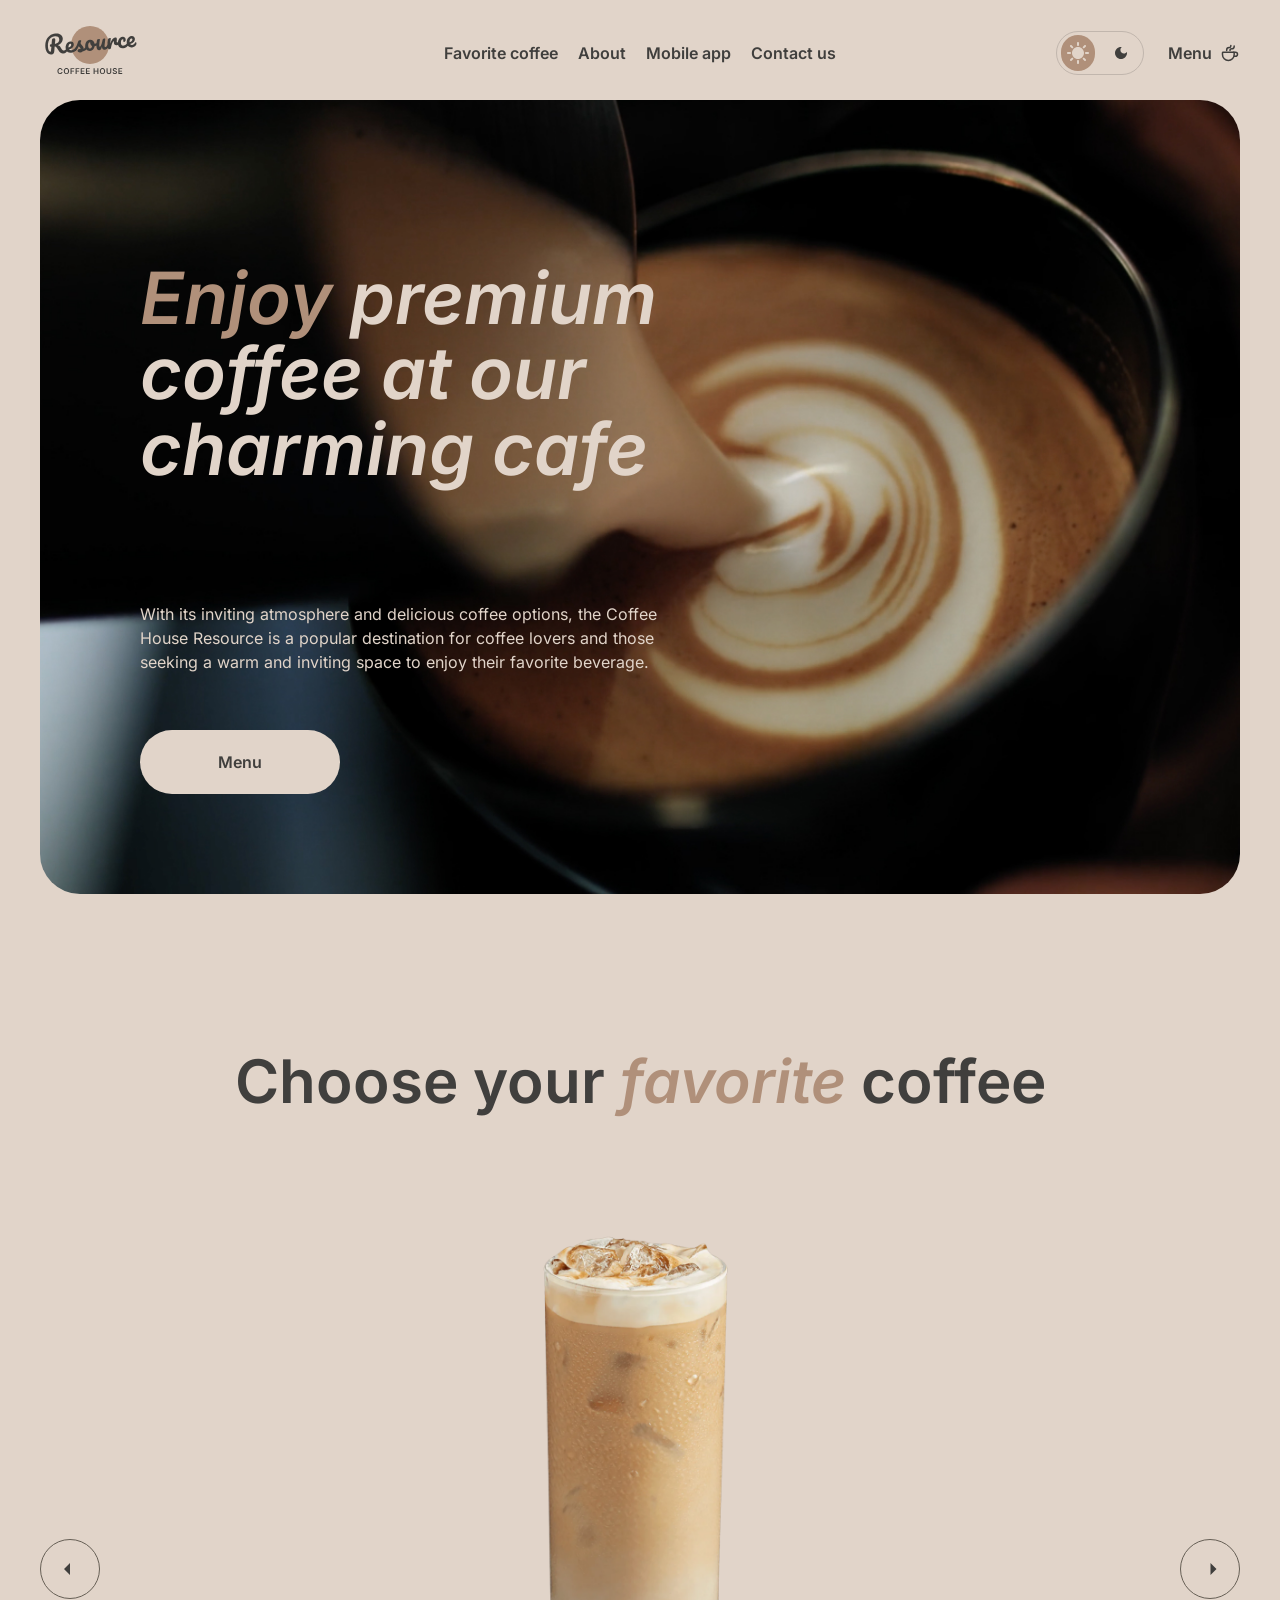
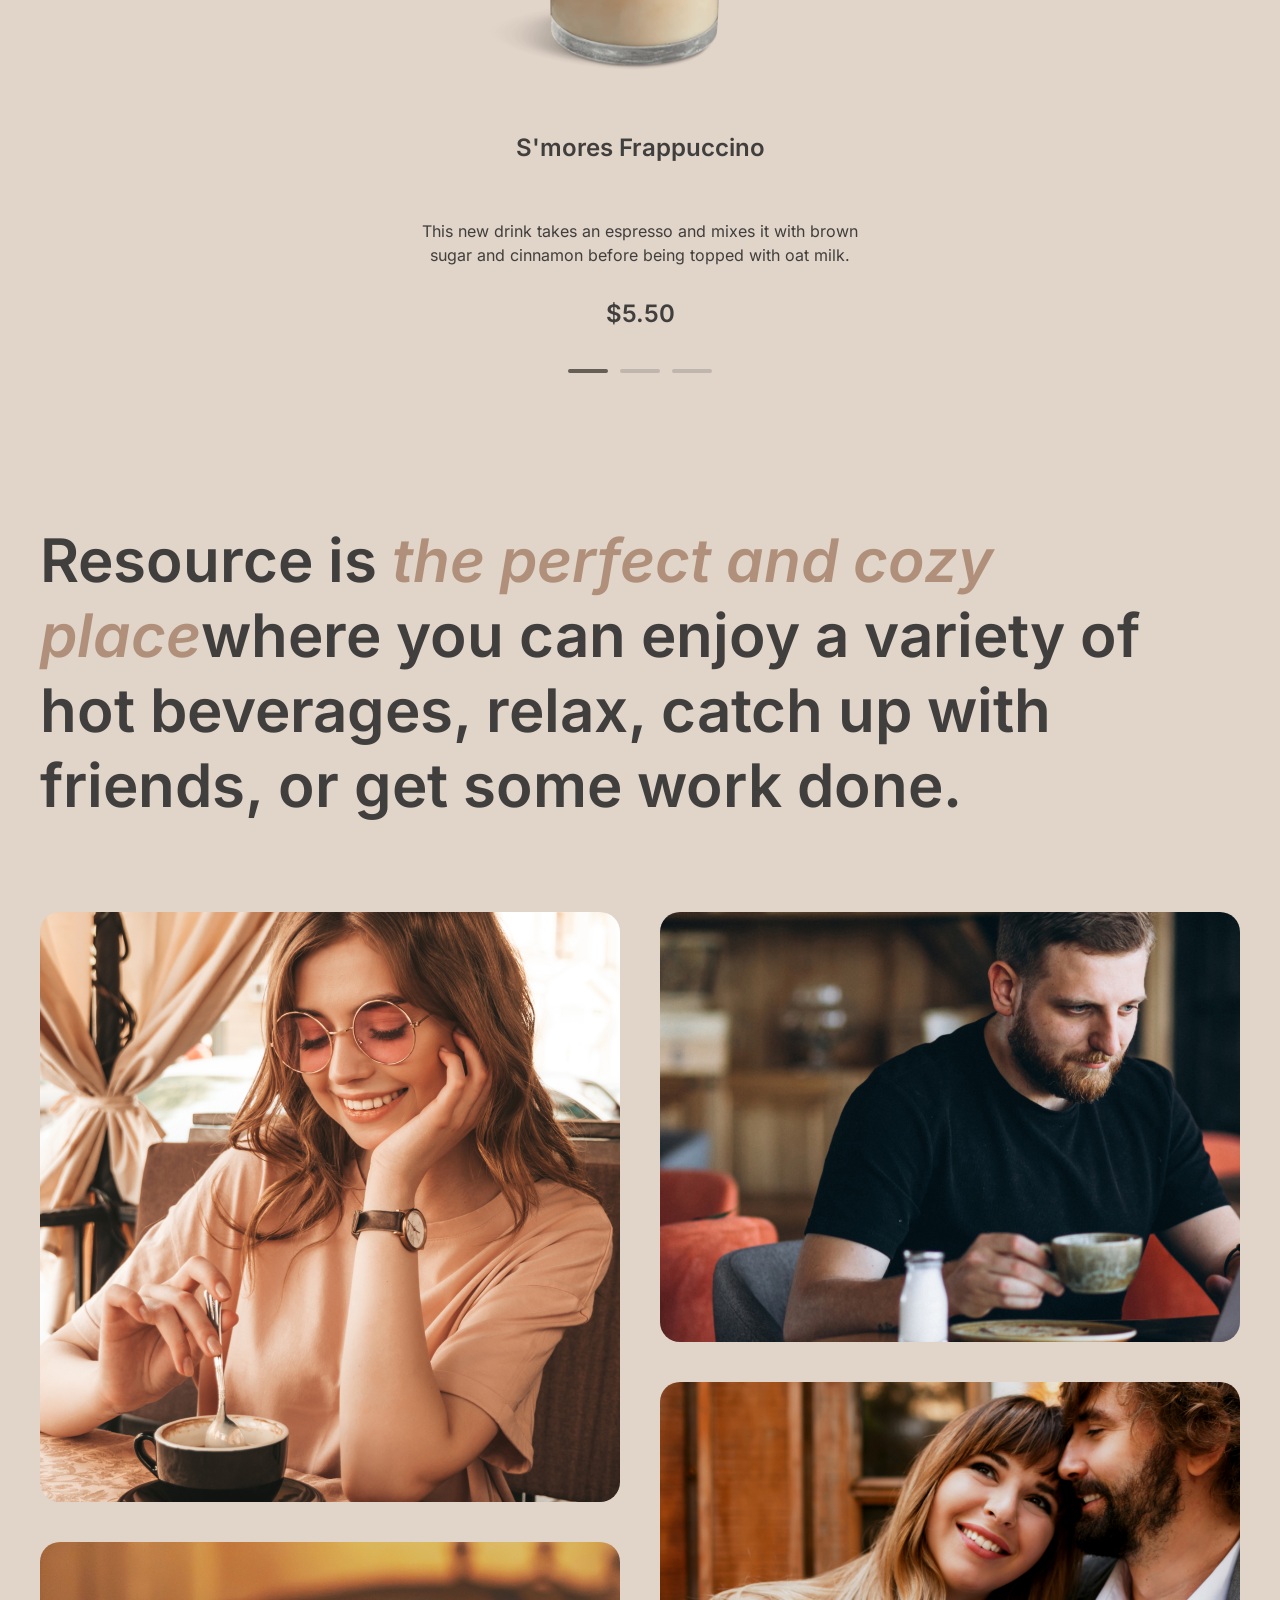
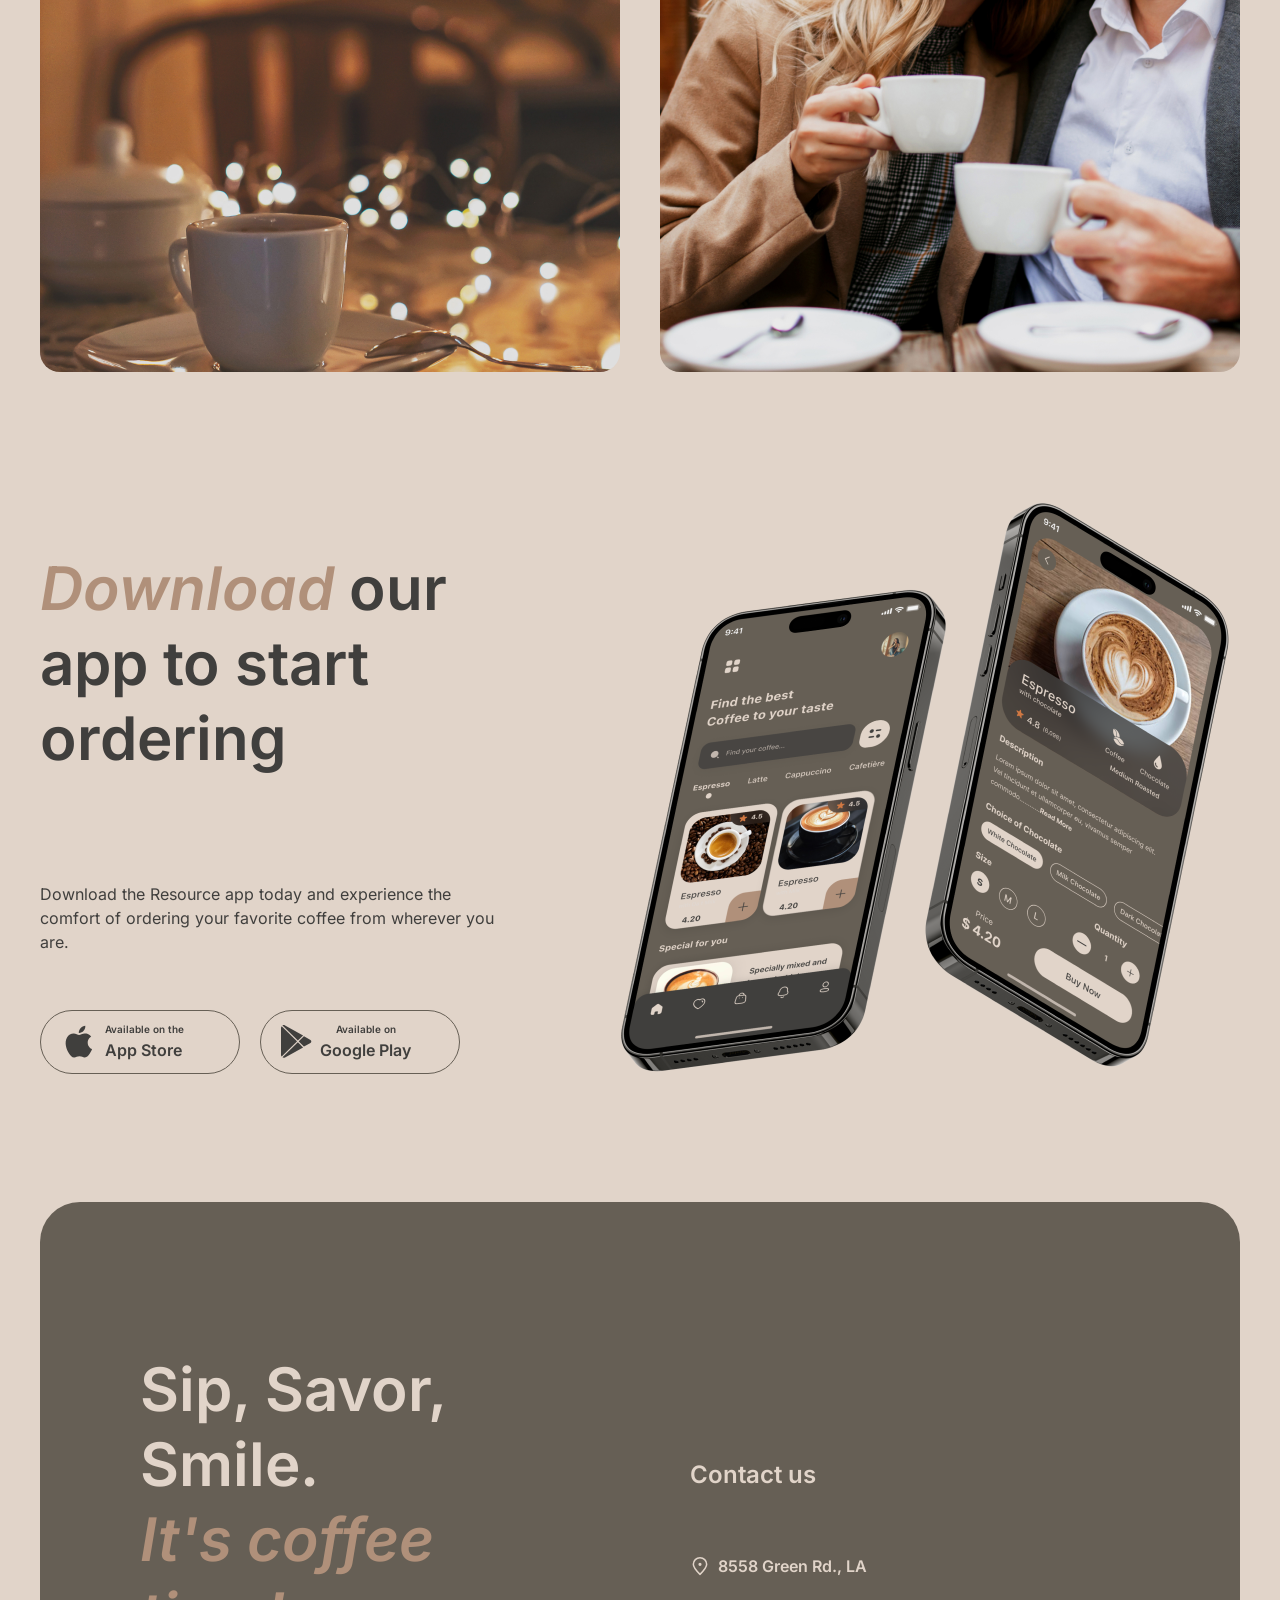
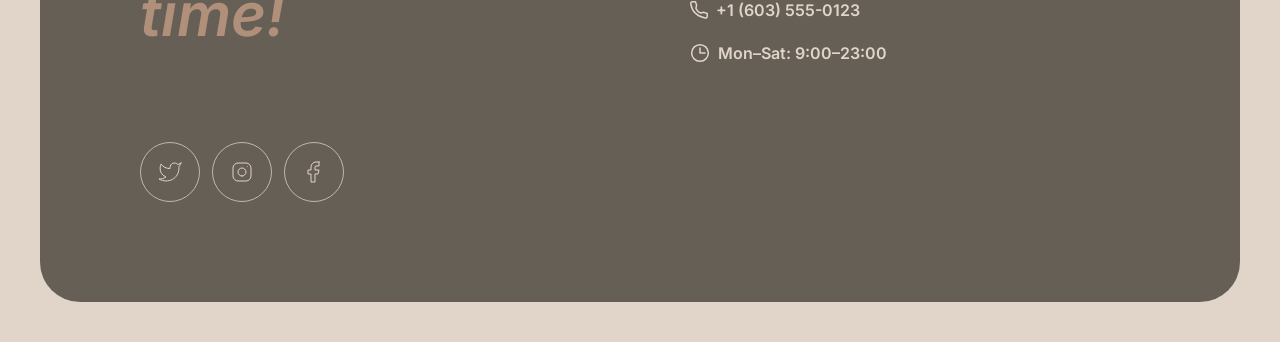
==== index.html @ fd3eafa6 "fix: arrow fill color" ====
<!DOCTYPE html>
<html lang="en">

<head>
      <meta charset="UTF-8">
      <meta name="viewport"
            content="width=device-width, initial-scale=1.0">
      <title>Resource - Coffee House</title>
      <link rel="icon"
            href="./img/fav.svg">
      <link rel="stylesheet"
            href="./css/reset.css">
      <link rel="stylesheet"
            href="./css/style.css">
</head>

<body>

      <header class="header">
            <div class="container">
                  <div class="header__inner">
                        <a href="./index.html"
                           class="header__logo">
                              <svg width="100"
                                   height="60"
                                   viewBox="0 0 100 60"
                                   fill="none"
                                   xmlns="http://www.w3.org/2000/svg">
                                    <path d="M69 25C69 35.4934 60.4934 44 50 44C39.5066 44 31 35.4934 31 25C31 14.5066 39.5066 6 50 6C60.4934 6 69 14.5066 69 25Z"
                                          fill="#B0907A" />
                                    <path d="M95.6784 22.2913C95.8856 22.2732 96.0534 22.3548 96.1817 22.5364C96.326 22.7165 96.4127 22.9739 96.442 23.3086C96.4922 23.8824 96.4 24.3884 96.1652 24.8265C95.7789 25.5509 95.2359 26.1365 94.5362 26.5832C93.8524 27.0285 93.0084 27.295 92.0042 27.3829C90.4741 27.5168 89.2469 27.1664 88.3226 26.3318C87.3969 25.4812 86.8658 24.2749 86.7291 22.7129C86.6329 21.6131 86.7748 20.5727 87.1547 19.5919C87.5333 18.5951 88.1046 17.7822 88.8687 17.1532C89.6487 16.5229 90.5568 16.1623 91.5928 16.0717C92.5173 15.9908 93.2829 16.2049 93.8895 16.714C94.4948 17.2071 94.8386 17.9239 94.9209 18.8643C95.0171 19.9641 94.7016 20.9473 93.9743 21.814C93.2617 22.6633 91.9772 23.4021 90.1208 24.0303C90.5675 24.73 91.2451 25.0401 92.1537 24.9606C92.8072 24.9035 93.3279 24.7053 93.7158 24.3662C94.1197 24.0257 94.5692 23.4725 95.0643 22.7064C95.2346 22.4506 95.4393 22.3122 95.6784 22.2913ZM91.3914 18.4503C90.8016 18.5019 90.3295 18.8885 89.9751 19.6102C89.6365 20.3304 89.5098 21.1767 89.5949 22.149L89.5991 22.1968C90.5199 21.8914 91.2318 21.4918 91.7347 20.9981C92.2376 20.5044 92.4632 19.9626 92.4117 19.3729C92.3852 19.0701 92.2766 18.8386 92.0859 18.6786C91.9098 18.5013 91.6783 18.4252 91.3914 18.4503Z"
                                          fill="currentColor" />
                                    <path d="M83.2976 28.1446C81.7356 28.2813 80.4779 27.9497 79.5245 27.1497C78.5857 26.3324 78.0529 25.1985 77.926 23.7481C77.813 22.457 77.969 21.303 78.394 20.2861C78.819 19.2692 79.4149 18.4622 80.1818 17.8651C80.9487 17.268 81.7784 16.9304 82.671 16.8523C83.5477 16.7756 84.2481 16.9793 84.7723 17.4635C85.311 17.9303 85.6159 18.5702 85.6871 19.383C85.7456 20.0525 85.6437 20.6316 85.3813 21.1203C85.1348 21.6076 84.7725 21.8722 84.2944 21.9141C83.9915 21.9406 83.7382 21.8904 83.5344 21.7637C83.3465 21.6356 83.2414 21.444 83.2191 21.189C83.2093 21.0774 83.2141 20.9485 83.2334 20.8023C83.2527 20.6561 83.2676 20.5504 83.278 20.4852C83.3367 20.2392 83.357 20.0125 83.3389 19.8053C83.3208 19.5981 83.2511 19.4436 83.1297 19.3418C83.0243 19.2386 82.876 19.1953 82.6847 19.2121C82.3181 19.2441 81.9901 19.4415 81.7006 19.8041C81.4097 20.1508 81.193 20.6114 81.0506 21.186C80.9081 21.7606 80.8661 22.3826 80.9247 23.0521C81.0865 24.901 81.9723 25.7551 83.5821 25.6142C84.2356 25.557 84.9181 25.2805 85.6296 24.7846C86.3556 24.2714 87.0469 23.5444 87.7034 22.6036C87.8752 22.3637 88.0806 22.2333 88.3197 22.2124C88.5269 22.1942 88.6946 22.2759 88.8229 22.4574C88.9672 22.6375 89.054 22.895 89.0832 23.2297C89.1362 23.8354 89.028 24.3427 88.7587 24.7518C88.0904 25.7418 87.2526 26.5378 86.2452 27.1399C85.2524 27.7247 84.2699 28.0596 83.2976 28.1446Z"
                                          fill="currentColor" />
                                    <path d="M69.548 29.3476C68.9423 29.4006 68.4841 29.1195 68.1733 28.5042C67.8784 27.8876 67.6696 26.8779 67.5469 25.4753C67.3656 23.4032 67.4882 21.4089 67.9148 19.4924C68.0179 19.0177 68.2197 18.6627 68.5203 18.4276C68.8355 18.1752 69.288 18.0232 69.8778 17.9716C70.1965 17.9437 70.4232 17.964 70.5577 18.0326C70.6921 18.1011 70.7692 18.2469 70.7887 18.4701C70.811 18.7251 70.7416 19.3094 70.5806 20.2229C70.477 20.8744 70.3983 21.4434 70.3445 21.93C70.2907 22.4165 70.2626 23.0132 70.2602 23.7201C70.6663 22.3033 71.1584 21.136 71.7366 20.2181C72.3148 19.3002 72.8987 18.6308 73.4883 18.2098C74.0938 17.7874 74.6595 17.5532 75.1855 17.5072C76.2215 17.4166 76.7849 17.8893 76.8755 18.9253C76.8936 19.1325 76.8658 19.6409 76.7921 20.4504C76.7204 21.0991 76.6915 21.5032 76.7054 21.6626C76.7542 22.2204 76.9779 22.4819 77.3764 22.4471C77.8227 22.408 78.3658 22.0072 79.0057 21.2445C79.1948 21.0191 79.4009 20.8967 79.6241 20.8772C79.8313 20.8591 79.9991 20.9408 80.1274 21.1223C80.2702 21.2864 80.3549 21.5199 80.3814 21.8228C80.433 22.4125 80.314 22.8887 80.0245 23.2513C79.6187 23.7526 79.1275 24.1971 78.5511 24.5848C77.9893 24.9552 77.3736 25.1697 76.7042 25.2282C75.8594 25.3021 75.1951 25.1434 74.7111 24.7521C74.2431 24.3594 73.977 23.7965 73.9129 23.0633C73.892 22.8242 73.895 22.583 73.9219 22.3397C73.9258 22.0182 73.923 21.8016 73.9132 21.69C73.8909 21.435 73.7921 21.3151 73.6167 21.3305C73.3777 21.3514 73.0826 21.6503 72.7315 22.2271C72.395 22.7865 72.0738 23.5213 71.768 24.4314C71.4621 25.3415 71.2322 26.2932 71.0782 27.2864C70.9684 28.0509 70.8058 28.5791 70.5904 28.8709C70.3896 29.1455 70.0421 29.3044 69.548 29.3476Z"
                                          fill="currentColor" />
                                    <path d="M59.2452 30.2488C58.5279 30.3116 57.9096 30.0364 57.3902 29.4233C56.8853 28.7929 56.5897 27.9836 56.5032 26.9954C56.3986 25.8 56.3828 24.7012 56.4557 23.699C56.5273 22.6809 56.6975 21.5979 56.9665 20.4501C57.0841 19.958 57.2772 19.5958 57.546 19.3635C57.8148 19.1312 58.26 18.9878 58.8816 18.9334C59.2323 18.9028 59.4762 18.9376 59.6135 19.038C59.7667 19.1371 59.8531 19.2981 59.8726 19.5213C59.8838 19.6488 59.8337 20.0868 59.7226 20.8354C59.6148 21.4391 59.534 21.9842 59.4802 22.4707C59.3078 24.1722 59.246 25.3019 59.2948 25.8598C59.3241 26.1945 59.3849 26.4301 59.4771 26.5666C59.568 26.6871 59.7011 26.7397 59.8764 26.7244C60.1155 26.7035 60.3895 26.4386 60.6983 25.9297C61.023 25.4195 61.3421 24.6608 61.6555 23.6536C61.9849 22.6451 62.2788 21.4148 62.5372 19.9627C62.6229 19.4734 62.7842 19.114 63.0211 18.8845C63.2739 18.6535 63.6633 18.5151 64.1893 18.4691C64.5559 18.437 64.8151 18.4625 64.967 18.5456C65.1174 18.6127 65.203 18.7658 65.224 19.0049C65.2588 19.4034 65.1551 20.5127 64.9128 22.3327C64.645 24.412 64.532 25.6907 64.5739 26.1688C64.6004 26.4717 64.685 26.7052 64.8279 26.8694C64.9693 27.0176 65.1437 27.0827 65.3509 27.0645C65.6697 27.0366 66.0275 26.8126 66.4244 26.3924C66.8358 25.9549 67.3698 25.2657 68.0263 24.3249C68.198 24.0851 68.4035 23.9547 68.6425 23.9337C68.8498 23.9156 69.0175 23.9973 69.1458 24.1788C69.2901 24.3589 69.3768 24.6163 69.4061 24.9511C69.4619 25.5886 69.3537 26.096 69.0815 26.4731C68.4701 27.3779 67.7896 28.1361 67.04 28.7477C66.3064 29.358 65.4375 29.707 64.4334 29.7949C63.6683 29.8618 63.0766 29.6165 62.6585 29.0588C62.2562 28.4997 62.0084 27.6862 61.9149 26.6183C61.7388 27.7259 61.4055 28.5982 60.9152 29.2354C60.4235 29.8566 59.8668 30.1944 59.2452 30.2488Z"
                                          fill="currentColor" />
                                    <path d="M57.5606 22.8796C57.7678 22.8614 57.9362 22.9511 58.0659 23.1485C58.1956 23.346 58.2744 23.6041 58.3023 23.9229C58.3692 24.688 58.1779 25.1625 57.7282 25.3463C56.8011 25.7647 55.7659 26.048 54.6225 26.1963C54.4367 27.5616 53.9332 28.6898 53.1117 29.5808C52.2888 30.4559 51.3115 30.9429 50.1799 31.0419C49.2235 31.1256 48.3824 30.9663 47.6566 30.564C46.9467 30.1603 46.383 29.5913 45.9654 28.8569C45.5478 28.1225 45.3 27.309 45.2219 26.4164C45.1159 25.205 45.2529 24.1089 45.6328 23.1281C46.0114 22.1313 46.5841 21.3343 47.351 20.7372C48.1165 20.1242 48.9933 19.7744 49.9816 19.688C51.1929 19.582 52.2022 19.9193 53.0093 20.6999C53.8309 21.4632 54.3592 22.453 54.5941 23.6691C55.339 23.5558 56.2177 23.3183 57.23 22.9567C57.3547 22.9136 57.4649 22.8879 57.5606 22.8796ZM50.1494 28.4908C50.6595 28.4462 51.0797 28.2007 51.41 27.7542C51.7563 27.3063 51.959 26.6863 52.0182 25.8941C51.4948 25.6026 51.0739 25.1977 50.7555 24.6795C50.4531 24.1599 50.2754 23.5972 50.2224 22.9916C50.2001 22.7365 50.2017 22.4794 50.2272 22.2202L50.1076 22.2307C49.4701 22.2864 48.9633 22.644 48.5873 23.3032C48.2259 23.9452 48.094 24.824 48.1916 25.9398C48.2683 26.8164 48.4942 27.4712 48.8694 27.9042C49.2605 28.3357 49.6872 28.5313 50.1494 28.4908Z"
                                          fill="currentColor" />
                                    <path d="M40.3093 32.4354C39.4805 32.508 38.8262 32.3725 38.3464 32.029C37.8826 31.6841 37.6298 31.2726 37.5879 30.7944C37.5517 30.38 37.6717 30.0081 37.9481 29.6787C38.2244 29.3494 38.6575 29.1589 39.2472 29.1073C39.4544 29.0892 39.6956 29.0922 39.9708 29.1163C40.2604 29.1231 40.4777 29.1282 40.6226 29.1316C40.5704 28.7185 40.4406 28.3364 40.2332 27.9851C40.0417 27.6325 39.8038 27.3 39.5195 26.9876C39.2338 26.6592 38.9682 26.3773 38.7228 26.1418C38.3109 27.1254 37.8851 27.9497 37.4454 28.6145C37.0216 29.278 36.5472 29.9137 36.0222 30.5218C35.7604 30.8338 35.4701 31.0038 35.1513 31.0316C34.8963 31.054 34.6814 30.9844 34.5067 30.823C34.3306 30.6457 34.2307 30.4216 34.207 30.1506C34.1791 29.8318 34.2648 29.5272 34.4643 29.2367L34.7416 28.827C35.5235 27.6664 36.1068 26.7159 36.4918 25.9756C36.7223 25.4896 36.9874 24.8481 37.2871 24.0509C37.5853 23.2379 37.8735 22.4016 38.1517 21.542C38.3932 20.8142 38.9921 20.4085 39.9484 20.3248C40.3947 20.2858 40.709 20.2984 40.8913 20.3628C41.0736 20.4271 41.1725 20.547 41.1878 20.7223C41.1962 20.8179 41.1775 20.9722 41.1319 21.1849C41.0863 21.3977 41.0167 21.6126 40.9233 21.8296C40.6866 22.4285 40.5857 22.9272 40.6205 23.3257C40.6415 23.5647 40.7442 23.8208 40.9286 24.0937C41.1291 24.3653 41.4235 24.7009 41.8118 25.1006C42.3804 25.7254 42.8131 26.2657 43.11 26.7216C43.4214 27.1601 43.6015 27.6583 43.6503 28.2162C43.6642 28.3756 43.6678 28.6001 43.6611 28.8898C44.4156 28.5187 45.2617 27.6335 46.1993 26.2345C46.371 25.9946 46.5765 25.8642 46.8155 25.8433C47.0227 25.8252 47.1905 25.9069 47.3188 26.0884C47.4631 26.2685 47.5498 26.5259 47.5791 26.8606C47.6321 27.4663 47.5239 27.9737 47.2545 28.3827C46.544 29.4407 45.8382 30.185 45.1371 30.6158C44.4505 31.0292 43.5747 31.2985 42.5095 31.4238C41.9194 32.0215 41.186 32.3587 40.3093 32.4354Z"
                                          fill="currentColor" />
                                    <path d="M36.6171 26.7357C36.8243 26.7175 36.9921 26.7992 37.1204 26.9807C37.2646 27.1608 37.3514 27.4183 37.3807 27.753C37.4365 28.3905 37.3283 28.8979 37.0561 29.2751C36.5291 30.0439 35.7502 30.7786 34.7193 31.4791C33.7044 32.1782 32.5833 32.5815 31.3559 32.6888C29.6823 32.8353 28.3436 32.4947 27.3396 31.667C26.3356 30.8394 25.7646 29.6365 25.6266 28.0586C25.5304 26.9588 25.6722 25.9185 26.0522 24.9376C26.4308 23.9408 27.0021 23.1279 27.7662 22.4989C28.5462 21.8686 29.4542 21.508 30.4903 21.4174C31.4147 21.3365 32.1803 21.5506 32.787 22.0597C33.3923 22.5528 33.7361 23.2696 33.8183 24.21C33.9145 25.3098 33.599 26.293 32.8718 27.1597C32.1591 28.009 30.8826 28.7471 29.0422 29.3739C29.5048 30.0722 30.294 30.3726 31.4098 30.275C32.127 30.2122 32.9183 29.894 33.7836 29.3204C34.6634 28.7295 35.4025 27.9983 36.0009 27.1269C36.1726 26.887 36.378 26.7566 36.6171 26.7357ZM30.2888 23.796C29.6991 23.8476 29.227 24.2342 28.8725 24.9559C28.534 25.6761 28.4073 26.5224 28.4923 27.4947L28.4965 27.5425C29.4174 27.2371 30.1293 26.8375 30.6322 26.3438C31.1351 25.8501 31.3607 25.3083 31.3091 24.7186C31.2826 24.4158 31.174 24.1843 30.9834 24.0243C30.8072 23.847 30.5757 23.7709 30.2888 23.796Z"
                                          fill="currentColor" />
                                    <path d="M27.6906 27.5167C27.8978 27.4986 28.0656 27.5803 28.1939 27.7618C28.3382 27.9419 28.4249 28.1993 28.4542 28.5341C28.5086 29.1557 28.4004 29.6631 28.1296 30.0561C27.4454 31.0476 26.7351 31.8324 25.9987 32.4108C25.261 32.9733 24.3581 33.3012 23.2902 33.3946C22.2541 33.4853 21.3451 33.2837 20.5631 32.79C19.797 32.2949 19.028 31.3985 18.256 30.1009C17.6351 29.063 17.151 28.3023 16.8035 27.8188C16.4547 27.3193 16.119 26.9712 15.7967 26.7745C15.4903 26.5765 15.1198 26.4724 14.6852 26.4622C14.6508 26.8025 14.5595 27.8705 14.4114 29.6663C14.3537 30.4744 14.3165 30.9675 14.3 31.1456C14.2256 32.1319 13.9724 32.9089 13.5402 33.4767C13.1067 34.0286 12.4038 34.3471 11.4315 34.4321C10.3636 34.5256 9.38799 34.2977 8.50477 33.7486C7.63609 33.1822 6.9298 32.3606 6.38589 31.2839C5.84059 30.1913 5.50518 28.9277 5.37968 27.4932C5.1454 24.8154 5.40544 22.4638 6.15978 20.4383C6.93006 18.4115 8.10738 16.8148 9.69174 15.6483C11.2906 14.4644 13.1899 13.7763 15.3895 13.5838C16.9196 13.45 18.223 13.5688 19.2994 13.9404C20.3759 14.312 21.1968 14.8826 21.762 15.6523C22.3432 16.4206 22.6784 17.3148 22.7676 18.3349C22.8457 19.2275 22.7073 20.1229 22.3522 21.0213C22.0117 21.9023 21.4476 22.7066 20.66 23.434C19.8724 24.1614 18.8869 24.7375 17.7034 25.1622C18.4866 25.3025 19.1057 25.5856 19.5605 26.0116C20.0154 26.4376 20.4891 27.0787 20.9816 27.9351C21.5115 28.8524 22.0112 29.5153 22.4806 29.924C22.966 30.3312 23.4955 30.5098 24.0693 30.4596C24.5794 30.4149 25.0509 30.205 25.4838 29.8299C25.9154 29.4388 26.4456 28.7981 27.0744 27.9079C27.2461 27.6681 27.4515 27.5377 27.6906 27.5167ZM11.3837 26.727C10.8418 26.7744 10.4561 26.6797 10.2266 26.4428C10.013 26.2045 9.89225 25.9259 9.86436 25.6071C9.8309 25.2246 9.92394 24.9113 10.1435 24.6672C10.379 24.4218 10.6562 24.2851 10.9749 24.2572L11.5727 24.2049C11.691 22.6206 11.8123 21.2528 11.9364 20.1016C12.053 19.0474 12.6771 18.4708 13.8088 18.3718C14.7173 18.2923 15.2071 18.659 15.2782 19.4719C15.2936 19.6473 15.2975 19.7835 15.2899 19.8805L14.9199 23.9121C15.7764 23.789 16.5393 23.5134 17.2085 23.0855C17.8937 22.6561 18.4149 22.0966 18.7722 21.4068C19.1454 20.7156 19.2957 19.9556 19.2232 19.1268C19.1353 18.1226 18.7236 17.3636 17.988 16.8498C17.2524 16.3359 16.2232 16.1369 14.9002 16.2526C13.3382 16.3893 12.0016 16.8997 10.8904 17.7839C9.79381 18.6508 8.98568 19.8779 8.46605 21.4653C7.94503 23.0366 7.78003 24.9142 7.97108 27.0978C8.06033 28.1179 8.24063 28.9855 8.51198 29.7006C8.78334 30.4157 9.08648 30.9432 9.42139 31.2834C9.75631 31.6235 10.0592 31.7817 10.3302 31.7579C10.5374 31.7398 10.6957 31.6216 10.8051 31.4032C10.9304 31.1834 11.0127 30.839 11.052 30.3698L11.3837 26.727Z"
                                          fill="currentColor" />
                                    <path d="M78.4033 54.0001V48.1819H82.1874V49.0654H79.4573V50.645H81.9914V51.5285H79.4573V53.1165H82.2101V54.0001H78.4033Z"
                                          fill="currentColor" />
                                    <path d="M75.9698 49.7813C75.9433 49.5332 75.8316 49.34 75.6346 49.2017C75.4395 49.0635 75.1857 48.9943 74.8732 48.9943C74.6535 48.9943 74.4651 49.0275 74.3079 49.0938C74.1507 49.1601 74.0304 49.25 73.9471 49.3637C73.8638 49.4773 73.8211 49.607 73.8192 49.7529C73.8192 49.8741 73.8467 49.9792 73.9016 50.0682C73.9585 50.1572 74.0352 50.233 74.1317 50.2955C74.2283 50.3561 74.3353 50.4072 74.4528 50.4489C74.5702 50.4906 74.6886 50.5256 74.8079 50.554L75.3533 50.6904C75.573 50.7415 75.7842 50.8106 75.9869 50.8977C76.1914 50.9849 76.3742 51.0947 76.5352 51.2273C76.698 51.3599 76.8268 51.5199 76.9215 51.7074C77.0162 51.8949 77.0636 52.1146 77.0636 52.3665C77.0636 52.7074 76.9764 53.0076 76.8022 53.2671C76.628 53.5246 76.3761 53.7263 76.0465 53.8722C75.7189 54.0161 75.3221 54.0881 74.8562 54.0881C74.4035 54.0881 74.0105 54.018 73.6772 53.8779C73.3458 53.7377 73.0863 53.5332 72.8988 53.2642C72.7132 52.9953 72.6128 52.6676 72.5977 52.2813H73.6346C73.6497 52.4839 73.7122 52.6525 73.8221 52.787C73.9319 52.9214 74.0749 53.0218 74.2511 53.0881C74.4291 53.1544 74.628 53.1875 74.8477 53.1875C75.0768 53.1875 75.2776 53.1534 75.4499 53.0852C75.6242 53.0152 75.7605 52.9186 75.859 52.7955C75.9575 52.6705 76.0077 52.5246 76.0096 52.358C76.0077 52.2065 75.9632 52.0815 75.8761 51.983C75.7889 51.8826 75.6668 51.7993 75.5096 51.733C75.3543 51.6648 75.1725 51.6042 74.9641 51.5512L74.3022 51.3807C73.823 51.2576 73.4442 51.071 73.1658 50.821C72.8893 50.5692 72.7511 50.2349 72.7511 49.8182C72.7511 49.4754 72.8439 49.1752 73.0295 48.9176C73.217 48.6601 73.4717 48.4602 73.7937 48.3182C74.1156 48.1743 74.4802 48.1023 74.8874 48.1023C75.3003 48.1023 75.6621 48.1743 75.9727 48.3182C76.2852 48.4602 76.5304 48.6582 76.7085 48.912C76.8865 49.1638 76.9783 49.4536 76.984 49.7813H75.9698Z"
                                          fill="currentColor" />
                                    <path d="M70.2086 48.1819H71.2626V51.983C71.2626 52.3997 71.1641 52.7662 70.9672 53.0825C70.7721 53.3987 70.4975 53.6459 70.1433 53.8239C69.7891 54.0001 69.3753 54.0881 68.9018 54.0881C68.4264 54.0881 68.0117 54.0001 67.6575 53.8239C67.3033 53.6459 67.0287 53.3987 66.8336 53.0825C66.6386 52.7662 66.541 52.3997 66.541 51.983V48.1819H67.595V51.895C67.595 52.1374 67.648 52.3533 67.7541 52.5427C67.862 52.7321 68.0136 52.8807 68.2086 52.9887C68.4037 53.0948 68.6348 53.1478 68.9018 53.1478C69.1689 53.1478 69.3999 53.0948 69.595 52.9887C69.792 52.8807 69.9435 52.7321 70.0495 52.5427C70.1556 52.3533 70.2086 52.1374 70.2086 51.895V48.1819Z"
                                          fill="currentColor" />
                                    <path d="M65.1444 51.0909C65.1444 51.7178 65.027 52.2548 64.7922 52.7017C64.5592 53.1468 64.241 53.4877 63.8376 53.7245C63.4361 53.9612 62.9806 54.0796 62.4711 54.0796C61.9617 54.0796 61.5052 53.9612 61.1018 53.7245C60.7003 53.4858 60.3821 53.144 60.1473 52.6989C59.9143 52.2519 59.7979 51.7159 59.7979 51.0909C59.7979 50.464 59.9143 49.9281 60.1473 49.483C60.3821 49.036 60.7003 48.6942 61.1018 48.4574C61.5052 48.2207 61.9617 48.1023 62.4711 48.1023C62.9806 48.1023 63.4361 48.2207 63.8376 48.4574C64.241 48.6942 64.5592 49.036 64.7922 49.483C65.027 49.9281 65.1444 50.464 65.1444 51.0909ZM64.0848 51.0909C64.0848 50.6496 64.0157 50.2775 63.8774 49.9745C63.741 49.6695 63.5516 49.4394 63.3092 49.2841C63.0668 49.1269 62.7874 49.0483 62.4711 49.0483C62.1549 49.0483 61.8755 49.1269 61.6331 49.2841C61.3907 49.4394 61.2003 49.6695 61.0621 49.9745C60.9257 50.2775 60.8575 50.6496 60.8575 51.0909C60.8575 51.5322 60.9257 51.9053 61.0621 52.2102C61.2003 52.5133 61.3907 52.7434 61.6331 52.9006C61.8755 53.0559 62.1549 53.1335 62.4711 53.1335C62.7874 53.1335 63.0668 53.0559 63.3092 52.9006C63.5516 52.7434 63.741 52.5133 63.8774 52.2102C64.0157 51.9053 64.0848 51.5322 64.0848 51.0909Z"
                                          fill="currentColor" />
                                    <path d="M53.5918 54.0001V48.1819H54.6458V50.645H57.3418V48.1819H58.3986V54.0001H57.3418V51.5285H54.6458V54.0001H53.5918Z"
                                          fill="currentColor" />
                                    <path d="M45.9482 54.0001V48.1819H49.7323V49.0654H47.0022V50.645H49.5363V51.5285H47.0022V53.1165H49.7551V54.0001H45.9482Z"
                                          fill="currentColor" />
                                    <path d="M40.6895 54.0001V48.1819H44.4735V49.0654H41.7434V50.645H44.2775V51.5285H41.7434V53.1165H44.4963V54.0001H40.6895Z"
                                          fill="currentColor" />
                                    <path d="M35.6016 54.0001V48.1819H39.3288V49.0654H36.6555V50.645H39.0732V51.5285H36.6555V54.0001H35.6016Z"
                                          fill="currentColor" />
                                    <path d="M30.5137 54.0001V48.1819H34.2409V49.0654H31.5676V50.645H33.9853V51.5285H31.5676V54.0001H30.5137Z"
                                          fill="currentColor" />
                                    <path d="M29.1181 51.0909C29.1181 51.7178 29.0007 52.2548 28.7658 52.7017C28.5328 53.1468 28.2147 53.4877 27.8113 53.7245C27.4097 53.9612 26.9542 54.0796 26.4448 54.0796C25.9353 54.0796 25.4789 53.9612 25.0755 53.7245C24.6739 53.4858 24.3558 53.144 24.1209 52.6989C23.888 52.2519 23.7715 51.7159 23.7715 51.0909C23.7715 50.464 23.888 49.9281 24.1209 49.483C24.3558 49.036 24.6739 48.6942 25.0755 48.4574C25.4789 48.2207 25.9353 48.1023 26.4448 48.1023C26.9542 48.1023 27.4097 48.2207 27.8113 48.4574C28.2147 48.6942 28.5328 49.036 28.7658 49.483C29.0007 49.9281 29.1181 50.464 29.1181 51.0909ZM28.0584 51.0909C28.0584 50.6496 27.9893 50.2775 27.851 49.9745C27.7147 49.6695 27.5253 49.4394 27.2828 49.2841C27.0404 49.1269 26.7611 49.0483 26.4448 49.0483C26.1285 49.0483 25.8491 49.1269 25.6067 49.2841C25.3643 49.4394 25.1739 49.6695 25.0357 49.9745C24.8993 50.2775 24.8311 50.6496 24.8311 51.0909C24.8311 51.5322 24.8993 51.9053 25.0357 52.2102C25.1739 52.5133 25.3643 52.7434 25.6067 52.9006C25.8491 53.0559 26.1285 53.1335 26.4448 53.1335C26.7611 53.1335 27.0404 53.0559 27.2828 52.9006C27.5253 52.7434 27.7147 52.5133 27.851 52.2102C27.9893 51.9053 28.0584 51.5322 28.0584 51.0909Z"
                                          fill="currentColor" />
                                    <path d="M22.5536 50.1449H21.4911C21.4608 49.9707 21.4049 49.8163 21.3235 49.6818C21.2421 49.5455 21.1407 49.4299 21.0195 49.3352C20.8983 49.2406 20.7601 49.1695 20.6048 49.1222C20.4513 49.0729 20.2856 49.0483 20.1076 49.0483C19.7913 49.0483 19.511 49.1279 19.2667 49.287C19.0224 49.4442 18.8311 49.6752 18.6928 49.9801C18.5546 50.2832 18.4854 50.6534 18.4854 51.0909C18.4854 51.536 18.5546 51.911 18.6928 52.2159C18.833 52.519 19.0243 52.7481 19.2667 52.9034C19.511 53.0568 19.7904 53.1335 20.1048 53.1335C20.279 53.1335 20.4419 53.1108 20.5934 53.0654C20.7468 53.018 20.8841 52.9489 21.0053 52.858C21.1284 52.7671 21.2317 52.6553 21.315 52.5227C21.4002 52.3902 21.4589 52.2387 21.4911 52.0682L22.5536 52.0739C22.5138 52.3504 22.4277 52.6099 22.2951 52.8523C22.1644 53.0947 21.993 53.3087 21.7809 53.4943C21.5688 53.6781 21.3207 53.822 21.0366 53.9262C20.7525 54.0284 20.4371 54.0796 20.0906 54.0796C19.5792 54.0796 19.1228 53.9612 18.7212 53.7245C18.3197 53.4877 18.0034 53.1459 17.7724 52.6989C17.5413 52.2519 17.4258 51.7159 17.4258 51.0909C17.4258 50.464 17.5423 49.9281 17.7752 49.483C18.0082 49.036 18.3254 48.6942 18.7269 48.4574C19.1284 48.2207 19.583 48.1023 20.0906 48.1023C20.4144 48.1023 20.7156 48.1477 20.994 48.2387C21.2724 48.3296 21.5205 48.4631 21.7383 48.6392C21.9561 48.8135 22.1351 49.0275 22.2752 49.2813C22.4173 49.5332 22.5101 49.821 22.5536 50.1449Z"
                                          fill="currentColor" />
                              </svg>
                        </a>
                        <nav class="header__nav">
                              <ul class="nav__list">
                                    <li><a class="nav__link"
                                             href="#favorite">Favorite coffee</a></li>
                                    <li><a class="nav__link"
                                             href="#about">About</a></li>
                                    <li><a class="nav__link"
                                             href="#mobile">Mobile app</a></li>
                                    <li><a class="nav__link"
                                             href="#contacts">Contact us</a></li>
                              </ul>
                        </nav>



                        <div class="header__actions">
                              <div class="theme-switch">

                                    <button class="theme-switch__btn"
                                            data-theme-value="light"
                                            aria-label="Light theme"
                                            type="button"
                                            aria-pressed="true"><svg width="22"
                                               height="22"
                                               viewBox="0 0 22 22"
                                               fill="none"
                                               xmlns="http://www.w3.org/2000/svg">
                                                <path d="M10 3V1C10 0.45 10.45 0 11 0C11.55 0 12 0.45 12 1V3C12 3.55 11.55 4 11 4C10.45 4 10 3.55 10 3ZM17.36 6.05L18.77 4.63C19.16 4.24 19.16 3.61 18.77 3.22C18.38 2.83 17.75 2.83 17.36 3.22L15.95 4.64C15.56 5.03 15.56 5.66 15.95 6.05C16.34 6.44 16.97 6.44 17.36 6.05ZM21 10H19C18.45 10 18 10.45 18 11C18 11.55 18.45 12 19 12H21C21.55 12 22 11.55 22 11C22 10.45 21.55 10 21 10ZM11 18C10.45 18 10 18.45 10 19V21C10 21.55 10.45 22 11 22C11.55 22 12 21.55 12 21V19C12 18.45 11.55 18 11 18ZM4.64 6.05L3.22 4.64C2.83 4.25 2.83 3.61 3.22 3.23C3.61 2.85 4.25 2.84 4.63 3.23L6.04 4.64C6.43 5.03 6.43 5.67 6.04 6.05C5.65 6.43 5.02 6.44 4.64 6.05ZM15.95 15.95C15.56 16.34 15.56 16.98 15.95 17.36L17.36 18.77C17.75 19.16 18.39 19.16 18.77 18.77C19.16 18.38 19.16 17.74 18.77 17.36L17.36 15.95C16.98 15.56 16.34 15.56 15.95 15.95ZM1 12H3C3.55 12 4 11.55 4 11C4 10.45 3.55 10 3 10H1C0.45 10 0 10.45 0 11C0 11.55 0.45 12 1 12ZM4.64 18.78L6.05 17.37C6.44 16.98 6.44 16.34 6.05 15.96C5.66 15.58 5.02 15.57 4.64 15.96L3.23 17.37C2.84 17.76 2.84 18.4 3.23 18.78C3.61 19.17 4.25 19.17 4.64 18.78ZM11 5C7.69 5 5 7.69 5 11C5 14.31 7.69 17 11 17C14.31 17 17 14.31 17 11C17 7.69 14.31 5 11 5Z"
                                                      fill="currentColor" />
                                          </svg>
                                    </button>
                                    <button class="theme-switch__btn"
                                            data-theme-value="dark"
                                            aria-pressed="false"
                                            aria-label="Dark theme"> <svg width="36"
                                               height="36"
                                               viewBox="0 0 36 36"
                                               fill="none"
                                               xmlns="http://www.w3.org/2000/svg">
                                                <path d="M18 9C13.03 9 9 13.03 9 18C9 22.97 13.03 27 18 27C22.97 27 27 22.97 27 18C27 17.54 26.96 17.08 26.9 16.64C25.92 18.01 24.32 18.9 22.5 18.9C19.52 18.9 17.1 16.48 17.1 13.5C17.1 11.69 17.99 10.08 19.36 9.1C18.92 9.04 18.46 9 18 9Z"
                                                      fill="currentColor" />
                                          </svg>

                                    </button>
                              </div>
                              <a href="./catalog.html"
                                 class="header__menu-link">Menu
                                    <svg width="20"
                                         height="20"
                                         viewBox="0 0 20 20"
                                         fill="none"
                                         xmlns="http://www.w3.org/2000/svg">
                                          <path d="M14.167 9.76667V11.6667C14.167 14.8883 11.5553 17.5 8.33366 17.5C5.112 17.5 2.50033 14.8883 2.50033 11.6667V9.76667C2.50033 9.4353 2.76896 9.16667 3.10033 9.16667H13.567C13.8984 9.16667 14.167 9.4353 14.167 9.76667Z"
                                                stroke="currentColor"
                                                stroke-width="1.5"
                                                stroke-linecap="round"
                                                stroke-linejoin="round" />
                                          <path d="M10.0003 7.50008C10.0003 6.66675 10.5956 5.83341 11.786 5.83341C13.101 5.83341 14.167 4.76743 14.167 3.45246V2.91675"
                                                stroke="currentColor"
                                                stroke-width="1.5"
                                                stroke-linecap="round"
                                                stroke-linejoin="round" />
                                          <path d="M6.66634 7.5V7.08333C6.66634 5.70262 7.78563 4.58333 9.16634 4.58333C10.0868 4.58333 10.833 3.83714 10.833 2.91667V2.5"
                                                stroke="currentColor"
                                                stroke-width="1.5"
                                                stroke-linecap="round"
                                                stroke-linejoin="round" />
                                          <path d="M13.333 9.16675H15.4163C16.5669 9.16675 17.4997 10.0995 17.4997 11.2501C17.4997 12.4007 16.5669 13.3334 15.4163 13.3334H14.1663"
                                                stroke="currentColor"
                                                stroke-width="1.5"
                                                stroke-linecap="round"
                                                stroke-linejoin="round" />
                                    </svg>

                              </a>
                        </div>

                  </div>


            </div>
      </header>
      <main>
            <section class="hero"
                     id="hero">
                  <div class="container">
                        <div class="hero__offer">
                              <h1 class="hero__title">Enjoy <span class="hero__title-sub">premium coffee at our charming
                                          cafe</span></h1>
                              <p class="hero__text">With its inviting atmosphere and delicious coffee options, the
                                    Coffee House
                                    Resource is a popular destination for coffee lovers and those seeking a warm and
                                    inviting space
                                    to enjoy their favorite beverage.</p>
                              <a href="#favorite"
                                 class="btn btn--primary">Menu</a>
                        </div>

                  </div>

            </section>
            <section class="favorite-coffee"
                     id="favorite">
                  <div class="container">
                        <h2 class="favorite-coffee__title">Choose your <span
                                    class="favorite-coffee__title-sub">favorite</span>
                              coffee</h2>
                        <div class="
                          slider">
                              <button class="slider__btn"
                                      aria-label="Previous slide"> <svg width="24"
                                         height="24"
                                         viewBox="0 0 24 24"
                                         fill="none"
                                         xmlns="http://www.w3.org/2000/svg">
                                          <path d="M18.5 12H6M12 18L6 12L12 6"
                                                fill="currentColor"
                                                stroke-linecap="round"
                                                stroke-linejoin="round" />
                                    </svg>
                              </button>
                              <div class="slider__row">
                                    <article class="slide">
                                          <img src="./img/coffee-slider-1.png"
                                               alt="S'mores Frappuccino"
                                               class="slide__image">
                                          <div class="slide__info">
                                                <h3 class="slide__name">S'mores Frappuccino</h3>
                                                <p class="slide__desc">This new drink takes an espresso and mixes it
                                                      with brown
                                                      sugar
                                                      and cinnamon before being topped with oat milk.</p>
                                                <span class="slide__price">$5.50</span>
                                          </div>
                                    </article>
                              </div>
                              <button class="slider__btn"
                                      aria-label="Next slide"> <svg width="24"
                                         height="24"
                                         viewBox="0 0 24 24"
                                         fill="none"
                                         xmlns="http://www.w3.org/2000/svg">
                                          <path d="M6 12H18.5M12.5 18L18.5 12L12.5 6"
                                                fill="currentColor"
                                                stroke-linecap="round"
                                                stroke-linejoin="round" />
                                    </svg>

                              </button>

                        </div>
                        <div class="slider__controls">
                              <button class="slider__dot slider__dot--active"
                                      aria-label="Slide 1"> </button>
                              <button class="slider__dot"
                                      aria-label="Slide 2"> </button>
                              <button class="slider__dot"
                                      aria-label="Slide 3"> </button>
                        </div>

                  </div>
            </section>
            <section class="about"
                     id="about">
                  <div class="container">
                        <h2 class="about__title">Resource is <span class="about__title-accent">the perfect and cozy
                                    place</span>where you can enjoy a variety of hot beverages, relax,
                              catch up with friends, or get some work done.</h2>
                        <div class="about__images">
                              <div class="about__column">
                                    <div class="about__box about__box--big">
                                          <img src="./img/about-tl.png"
                                               alt="Woman enjoying coffee">
                                    </div>
                                    <div class="about__box about__box--small">
                                          <img src="./img/about-bl.png"
                                               alt="Coffee with lights">
                                    </div>
                              </div>
                              <div class="about__column">
                                    <div class="about__box about__box--small">
                                          <img src="./img/about-tr.png"
                                               alt="Man with coffee">
                                    </div>
                                    <div class="about__box about__box--big">
                                          <img src="./img/about-br.png"
                                               alt="Couple with coffee">
                                    </div>
                              </div>
                        </div>


                  </div>


            </section>
            <section class="mobile-app"
                     id="mobile">
                  <div class="container">

                        <div class="mobile-app__offer">
                              <h2 class="mobile-app__title">
                                    <span class="mobile-app__title-accent">Download</span> our app to start ordering
                              </h2>
                              <p class="mobile-app__text">
                                    Download the Resource app today and experience the comfort of ordering your favorite
                                    coffee from wherever you are.
                              </p>

                              <div class="mobile-app__buttons">
                                    <a href="#"
                                       class="app-btn"
                                       aria-label="Download on App Store">
                                          <svg width="36"
                                               height="36"
                                               viewBox="0 0 36 36"
                                               fill="none"
                                               xmlns="http://www.w3.org/2000/svg">
                                                <path d="M26.7073 18.6307C26.6704 14.6324 30.065 12.6872 30.2203 12.5966C28.2977 9.86366 25.3178 9.49026 24.2707 9.46048C21.7679 9.20369 19.3403 10.9206 18.0654 10.9206C16.765 10.9206 14.8017 9.48529 12.6858 9.52747C9.96293 9.56841 7.41566 11.1055 6.0186 13.4923C3.13542 18.359 5.28572 25.5108 8.04802 29.4446C9.42981 31.3712 11.0444 33.5223 13.1578 33.4466C15.2254 33.3635 15.9978 32.1614 18.4929 32.1614C20.9651 32.1614 21.6903 33.4466 23.8457 33.3983C26.0647 33.3635 27.4618 31.463 28.7952 29.519C30.392 27.3108 31.0333 25.1362 31.0588 25.0245C31.0066 25.0071 26.7493 23.4229 26.7073 18.6307Z"
                                                      fill="#403F3D" />
                                                <path d="M22.6357 6.87268C23.7477 5.51675 24.5086 3.67205 24.2974 1.80005C22.6879 1.86952 20.675 2.88554 19.5159 4.21169C18.4903 5.38029 17.5742 7.29571 17.8109 9.097C19.6189 9.2285 21.4753 8.20752 22.6357 6.87268Z"
                                                      fill="#403F3D" />
                                          </svg>

                                          <span class="app-btn__text">
                                                <span class="app-btn__label">Available on the</span>
                                                <span class="app-btn__name">App Store</span>
                                          </span>
                                    </a>

                                    <a href="#"
                                       class="app-btn"
                                       aria-label="Get it on Google Play">
                                          <svg width="31"
                                               height="33"
                                               viewBox="0 0 31 33"
                                               fill="none"
                                               xmlns="http://www.w3.org/2000/svg">
                                                <path d="M0.572202 1.40292C0.209755 1.77285 0 2.34879 0 3.09466V29.6994C0 30.4452 0.209755 31.0212 0.572202 31.3911L0.661658 31.4723L15.9523 16.5699V16.2181L0.661658 1.31571L0.572202 1.40292Z"
                                                      fill="#403F3D" />
                                                <path d="M22.894 21.5399L17.8027 16.57V16.2181L22.9001 11.2481L23.0143 11.3128L29.0509 14.6617C30.7737 15.6121 30.7737 17.176 29.0509 18.1324L23.0143 21.4753L22.894 21.5399V21.5399Z"
                                                      fill="#403F3D" />
                                                <path d="M22.0897 22.4007L16.8781 17.3195L1.49805 32.3166C2.07025 32.903 3.00336 32.9737 4.06448 32.3872L22.0897 22.4007"
                                                      fill="#403F3D" />
                                                <path d="M22.0897 10.3875L4.06448 0.400992C3.00336 -0.179462 2.07025 -0.108787 1.49805 0.477683L16.8781 15.4688L22.0897 10.3875Z"
                                                      fill="#403F3D" />
                                          </svg>

                                          <span class="app-btn__text">
                                                <span class="app-btn__label">Available on</span>
                                                <span class="app-btn__name">Google Play</span>
                                          </span>
                                    </a>
                              </div>
                        </div>

                        <img class="mobile-app__screens"
                             src="./img/mobile-screens.png"
                             alt="App screens">

                  </div>
            </section>

      </main>

      <footer class="contacts"
              id="contacts">
            <div class="container">

                  <div class="contacts__offer">
                        <h2 class="contacts__title">
                              Sip, Savor, Smile.<br>
                              <span class="contacts__title-accent">It's coffee time!</span>
                        </h2>

                        <div class="contacts__socials">
                              <a href="https://twitter.com"
                                 class="social-btn"
                                 aria-label="Twitter"
                                 target="_blank"
                                 rel="noopener">
                                    <svg width="24"
                                         height="24"
                                         viewBox="0 0 24 24"
                                         fill="none"
                                         xmlns="http://www.w3.org/2000/svg">
                                          <path d="M23 3.01006C23 3.01006 20.9821 4.20217 19.86 4.54006C19.2577 3.84757 18.4573 3.35675 17.567 3.13398C16.6767 2.91122 15.7395 2.96725 14.8821 3.29451C14.0247 3.62177 13.2884 4.20446 12.773 4.96377C12.2575 5.72309 11.9877 6.62239 12 7.54006V8.54006C10.2426 8.58562 8.50127 8.19587 6.93101 7.4055C5.36074 6.61513 4.01032 5.44869 3 4.01006C3 4.01006 -1 13.0101 8 17.0101C5.94053 18.408 3.48716 19.109 1 19.0101C10 24.0101 21 19.0101 21 7.51006C20.9991 7.23151 20.9723 6.95365 20.92 6.68006C21.9406 5.67355 23 3.01006 23 3.01006Z"
                                                stroke="#E1D4C9"
                                                stroke-linecap="round"
                                                stroke-linejoin="round" />
                                    </svg>

                              </a>
                              <a href="https://instagram.com"
                                 class="social-btn"
                                 aria-label="Instagram"
                                 target="_blank"
                                 rel="noopener">
                                    <svg width="24"
                                         height="24"
                                         viewBox="0 0 24 24"
                                         fill="none"
                                         xmlns="http://www.w3.org/2000/svg">
                                          <path d="M12 16C14.2091 16 16 14.2091 16 12C16 9.79086 14.2091 8 12 8C9.79086 8 8 9.79086 8 12C8 14.2091 9.79086 16 12 16Z"
                                                stroke="#E1D4C9"
                                                stroke-linecap="round"
                                                stroke-linejoin="round" />
                                          <path d="M3 16V8C3 5.23858 5.23858 3 8 3H16C18.7614 3 21 5.23858 21 8V16C21 18.7614 18.7614 21 16 21H8C5.23858 21 3 18.7614 3 16Z"
                                                stroke="#E1D4C9" />
                                          <path d="M17.5 6.51L17.51 6.49889"
                                                stroke="#E1D4C9"
                                                stroke-linecap="round"
                                                stroke-linejoin="round" />
                                    </svg>

                              </a>
                              <a href="https://facebook.com"
                                 class="social-btn"
                                 aria-label="Facebook"
                                 target="_blank"
                                 rel="noopener">
                                    <svg width="24"
                                         height="24"
                                         viewBox="0 0 24 24"
                                         fill="none"
                                         xmlns="http://www.w3.org/2000/svg">
                                          <path d="M17 2H14C12.6739 2 11.4021 2.52678 10.4645 3.46447C9.52678 4.40215 9 5.67392 9 7V10H6V14H9V22H13V14H16L17 10H13V7C13 6.73478 13.1054 6.48043 13.2929 6.29289C13.4804 6.10536 13.7348 6 14 6H17V2Z"
                                                stroke="#E1D4C9"
                                                stroke-linecap="round"
                                                stroke-linejoin="round" />
                                    </svg>

                              </a>
                        </div>
                  </div>

                  <div class="contacts__info">
                        <h3 class="contacts__subtitle">Contact us</h3>

                        <ul class="contacts__list">
                              <li class="contacts__item">
                                    <a href="https://maps.google.com/?q=8558+Green+Rd,+LA"
                                       class="contacts__link"
                                       target="_blank"
                                       rel="noopener">
                                          <svg width="20"
                                               height="20"
                                               viewBox="0 0 20 20"
                                               fill="none"
                                               xmlns="http://www.w3.org/2000/svg">
                                                <path d="M16.6663 8.33329C16.6663 12.0152 9.99967 18.3333 9.99967 18.3333C9.99967 18.3333 3.33301 12.0152 3.33301 8.33329C3.33301 4.65139 6.31778 1.66663 9.99967 1.66663C13.6816 1.66663 16.6663 4.65139 16.6663 8.33329Z"
                                                      stroke="#E1D4C9"
                                                      stroke-width="1.5" />
                                                <path d="M10.0003 9.16667C10.4606 9.16667 10.8337 8.79357 10.8337 8.33333C10.8337 7.8731 10.4606 7.5 10.0003 7.5C9.54009 7.5 9.16699 7.8731 9.16699 8.33333C9.16699 8.79357 9.54009 9.16667 10.0003 9.16667Z"
                                                      fill="#E1D4C9"
                                                      stroke="#E1D4C9"
                                                      stroke-width="1.5"
                                                      stroke-linecap="round"
                                                      stroke-linejoin="round" />
                                          </svg>

                                          8558 Green Rd., LA
                                    </a>
                              </li>
                              <li class="contacts__item">
                                    <a href="tel:+16035550123"
                                       class="contacts__link">
                                          <svg width="18"
                                               height="18"
                                               viewBox="0 0 18 18"
                                               fill="none"
                                               xmlns="http://www.w3.org/2000/svg">
                                                <path d="M13.9734 11.335L10.5415 12C8.22345 10.8365 6.79154 9.5 5.95821 7.41667L6.59983 3.97491L5.38697 0.75L2.60446 0.75C1.47691 0.75 0.589659 1.68295 0.776079 2.79498C1.17388 5.16791 2.24731 9.12244 5.12487 12C8.14838 15.0235 12.4411 16.4151 15.0128 17.0121C16.174 17.2817 17.2082 16.3742 17.2082 15.1821L17.2082 12.5677L13.9734 11.335Z"
                                                      stroke="#E1D4C9"
                                                      stroke-width="1.5"
                                                      stroke-linecap="round"
                                                      stroke-linejoin="round" />
                                          </svg>

                                          +1 (603) 555-0123
                                    </a>
                              </li>
                              <li class="contacts__item">
                                    <span class="contacts__link">
                                          <svg width="20"
                                               height="20"
                                               viewBox="0 0 20 20"
                                               fill="none"
                                               xmlns="http://www.w3.org/2000/svg">
                                                <g clip-path="url(#clip0_217_1736)">
                                                      <path d="M10 5L10 10L15 10"
                                                            stroke="#E1D4C9"
                                                            stroke-width="1.5"
                                                            stroke-linecap="round"
                                                            stroke-linejoin="round" />
                                                      <path d="M10.0003 18.3333C14.6027 18.3333 18.3337 14.6023 18.3337 9.99996C18.3337 5.39759 14.6027 1.66663 10.0003 1.66663C5.39795 1.66663 1.66699 5.39759 1.66699 9.99996C1.66699 14.6023 5.39795 18.3333 10.0003 18.3333Z"
                                                            stroke="#E1D4C9"
                                                            stroke-width="1.5"
                                                            stroke-linecap="round"
                                                            stroke-linejoin="round" />
                                                </g>
                                                <defs>
                                                      <clipPath id="clip0_217_1736">
                                                            <rect width="20"
                                                                  height="20"
                                                                  fill="white" />
                                                      </clipPath>
                                                </defs>
                                          </svg>

                                          Mon–Sat: 9:00–23:00
                                    </span>
                              </li>
                        </ul>
                  </div>

            </div>
      </footer>


      <script src="./js/theme.js"></script>
</body>

</html>
---- css/style.css ----
/* inter-regular - latin */
@font-face {
  font-display: swap; /* Check https://developer.mozilla.org/en-US/docs/Web/CSS/@font-face/font-display for other options. */
  font-family: 'Inter';
  font-style: normal;
  font-weight: 400;
  src: url('../fonts/inter-v20-latin-regular.woff2')
    format('woff2'); /* Chrome 36+, Opera 23+, Firefox 39+, Safari 12+, iOS 10+ */
}

/* inter-600 - latin */
@font-face {
  font-display: swap; /* Check https://developer.mozilla.org/en-US/docs/Web/CSS/@font-face/font-display for other options. */
  font-family: 'Inter';
  font-style: normal;
  font-weight: 600;
  src: url('../fonts/inter-v20-latin-600.woff2')
    format('woff2'); /* Chrome 36+, Opera 23+, Firefox 39+, Safari 12+, iOS 10+ */
}

/* inter-600italic - latin */
@font-face {
  font-display: swap; /* Check https://developer.mozilla.org/en-US/docs/Web/CSS/@font-face/font-display for other options. */
  font-family: 'Inter';
  font-style: italic;
  font-weight: 600;
  src: url('../fonts/inter-v20-latin-600italic.woff2')
    format('woff2'); /* Chrome 36+, Opera 23+, Firefox 39+, Safari 12+, iOS 10+ */
}

/* inter-700 - latin */
@font-face {
  font-display: swap; /* Check https://developer.mozilla.org/en-US/docs/Web/CSS/@font-face/font-display for other options. */
  font-family: 'Inter';
  font-style: normal;
  font-weight: 700;
  src: url('../fonts/inter-v20-latin-700.woff2')
    format('woff2'); /* Chrome 36+, Opera 23+, Firefox 39+, Safari 12+, iOS 10+ */
}

:root {
  /* Light (основная) */
  --text-primary: #403f3d;
  --text-inverse: #e1d4c9;
  --text-accent: #b0907a;
  --background-page: #e1d4c9;
  --background-container: #665f55;
  --border-primary: #c1b6ad;
  --border-inverse: #665f55;
}

[data-theme='dark'] {
  --text-primary: #e1d4c9;
  --text-inverse: #403f3d;
  --text-accent: #b0907a;
  --background-page: #292826;
  --background-container: #403f3d;
  --border-primary: #665f55;
  --border-inverse: #c1b6ad;
}
body {
  display: flex;
  flex-direction: column;
  padding: 20px 0 40px;
  min-height: 100vh;
  font-family: 'Inter', sans-serif;
  font-size: 16px;
  line-height: 1.5;
  font-weight: 400;
  color: var(--text-primary);
  background: var(--background-page);
}

.header {
  width: 100%;
  margin-bottom: 20px;
}

main {
  display: flex;
  flex-direction: column;
  gap: 100px;
  margin-bottom: 100px;
}

.header .container {
  display: flex;
  justify-content: center;
  padding: 0 40px;
  width: 100%;
  max-width: none;
}

.header__inner {
  display: grid;
  grid-template-columns: 1fr auto 1fr;
  align-items: center;
  width: 100%;
  max-width: 1360px;
  height: 60px;
}

.header__logo {
  justify-self: start;
}

.header__nav {
  justify-self: center;
}

.nav__list {
  display: flex;
  gap: 20px;
}

.nav__link {
  font-weight: 600;
  color: var(--text-primary);
  transition: color 0.3s;
}

.nav__link:hover {
  color: var(--text-accent);
}

.header__actions {
  display: flex;
  align-items: center;
  gap: 24px;
  justify-self: end;
}

.theme-switch {
  display: flex;
  align-items: center;
  gap: 8px;
  padding: 4px;
  border: 1px solid var(--border-primary);
  border-radius: 100px;
  width: 88px;
  height: 44px;
}

.theme-switch__btn {
  display: flex;
  align-items: center;
  justify-content: center;
  width: 36px;
  height: 36px;
  border: none;
  background: transparent;
  border-radius: 100px;
  cursor: pointer;
  color: var(--text-primary);
  transition:
    background 0.3s,
    color 0.3s;
}

.theme-switch__btn--active {
  background: var(--text-accent);
  color: var(--text-inverse);
}

.header__menu-link {
  display: inline-flex;
  align-items: center;
  gap: 8px;
  font-weight: 600;
  color: var(--text-primary);
}

.hero {
  width: 100%;
  padding: 0 40px;
}

.hero .container {
  display: flex;
  flex-direction: column;
  justify-content: center;
  align-items: flex-start;
  max-width: 1360px;
  margin: 0 auto;
  padding: 100px;
  min-height: 644px;
  border-radius: 40px;
  background: url('../img/img-hero.jpg') center/cover
    no-repeat;
}
.container {
  width: 100%;
  max-width: 1360px;
  margin: 0 auto;
}

.hero__offer {
  display: flex;
  flex-direction: column;
  gap: 40px;
  max-width: 530px;
  align-items: flex-start;
}

.hero__title {
  font-family: 'Inter', sans-serif;
  font-style: italic;
  font-weight: 600;
  font-size: 72px;
  line-height: 1.05;
  color: var(--text-accent);
}
.hero__title-sub {
  color: var(--text-inverse);
}

.hero__text {
  font-family: 'Inter', sans-serif;
  font-weight: 400;
  font-size: 16px;
  line-height: 1.5;
  color: var(--text-inverse);
}

.btn {
  display: inline-flex;
  align-items: center;
  justify-content: center;
  padding: 20px 78px;
  font-family: 'Inter', sans-serif;
  font-weight: 600;
  font-size: 16px;
  line-height: 1.5;
  border: none;
  border-radius: 100px;
  cursor: pointer;
  transition:
    background 0.3s,
    color 0.3s;
}

.btn--primary {
  background: var(--background-page);
  color: var(--text-primary);
}

.btn--primary:hover {
  background: var(--text-accent);
  color: var(--text-inverse);
}

.favorite-coffee {
  width: 100%;
  padding: 0 40px;
}

.favorite-coffee .container {
  display: flex;
  flex-direction: column;
  align-items: center;
  gap: 40px;
  max-width: 1360px;
  margin: 0 auto;
}

.favorite-coffee__title {
  font-family: 'Inter', sans-serif;
  font-weight: 600;
  font-size: 60px;
  line-height: 125%;
  text-align: center;
  color: var(--text-primary);
}

.favorite-coffee__title-sub {
  font-style: italic;
  color: var(--text-accent);
}

.slider {
  display: flex;
  align-items: center;
  gap: 40px;
  width: 100%;
}

.slider__btn {
  display: flex;
  align-items: center;
  justify-content: center;
  flex-shrink: 0;
  width: 60px;
  height: 60px;
  border: 1px solid var(--border-inverse);
  border-radius: 100px;
  background: transparent;
  color: var(--text-primary);
  cursor: pointer;
  transition:
    background 0.3s,
    color 0.3s;
}

.slider__btn:hover {
  background: var(--text-accent);
  color: var(--text-inverse);
}

.slider__row {
  flex: 1;
  display: flex;
  justify-content: center;
}

.slide {
  display: flex;
  flex-direction: column;
  align-items: center;
  gap: 20px;
  max-width: 480px;
}

.slide__image {
  width: 480px;
  height: 480px;
  object-fit: contain;
}

.slide__info {
  display: flex;
  flex-direction: column;
  align-items: center;
  gap: 16px;
}

.slide__name {
  font-weight: 600;
  font-size: 24px;
  line-height: 1.25;
  text-align: center;
  color: var(--text-primary);
}

.slide__desc {
  font-weight: 400;
  font-size: 16px;
  line-height: 1.5;
  text-align: center;
  color: var(--text-primary);
}

.slide__price {
  font-weight: 600;
  font-size: 24px;
  line-height: 1.25;
  text-align: center;
  color: var(--text-primary);
}

.slider__controls {
  display: flex;
  gap: 12px;
}

.slider__dot {
  width: 40px;
  height: 4px;
  border: none;
  border-radius: 100px;
  background: var(--border-primary);
  cursor: pointer;
  padding: 0;
  transition: background 0.3s;
}

.slider__dot--active {
  background: var(--border-inverse);
}

.about {
  width: 100%;
  padding: 0 40px;
}

.about .container {
  display: flex;
  flex-direction: column;
  gap: 40px;
  max-width: 1360px;
  margin: 0 auto;
}

.about__title {
  font-weight: 600;
  font-size: 60px;
  line-height: 1.25;
  color: var(--text-primary);
}

.about__title-accent {
  font-style: italic;
  color: var(--text-accent);
}

.about__images {
  display: flex;
  gap: 40px;
}

.about__column {
  display: flex;
  flex-direction: column;
  gap: 40px;
  flex: 1;
}

.about__box {
  border-radius: 20px;
  overflow: hidden;
}

.about__box--big {
  height: 590px;
}

.about__box--small {
  height: 430px;
}

.about__box img {
  width: 100%;
  height: 100%;
  object-fit: cover;
}

/* ========== MOBILE APP ========== */
.mobile-app {
  width: 100%;
  padding: 0 40px;
}

.mobile-app .container {
  display: flex;
  align-items: center;
  gap: 100px;
  max-width: 1360px;
  margin: 0 auto;
}

.mobile-app__offer {
  display: flex;
  flex-direction: column;
  align-items: flex-start;
  gap: 40px;
  flex: 1;
}

.mobile-app__title {
  font-weight: 600;
  font-size: 60px;
  line-height: 1.25;
  color: var(--text-primary);
}

.mobile-app__title-accent {
  font-style: italic;
  color: var(--text-accent);
}

.mobile-app__text {
  font-weight: 400;
  font-size: 16px;
  line-height: 1.5;
  color: var(--text-primary);
}

.mobile-app__buttons {
  display: flex;
  gap: 20px;
}

/* ========== APP BUTTONS ========== */
.app-btn {
  display: flex;
  align-items: center;
  gap: 8px;
  width: 200px;
  height: 64px;
  padding: 12px 20px;
  border: 1px solid var(--border-inverse);
  border-radius: 100px;
  color: var(--text-primary);
  transition:
    background 0.3s,
    border-color 0.3s;
}

.app-btn:hover {
  background: var(--text-accent);
  border-color: var(--text-accent);
  color: var(--text-inverse);
}

.app-btn__icon {
  flex-shrink: 0;
  width: 36px;
  height: 36px;
}

.app-btn__text {
  display: flex;
  flex-direction: column;
  gap: 2px;
}

.app-btn__label {
  font-weight: 600;
  font-size: 10px;
  line-height: 1.4;
  text-align: center;
}

.app-btn__name {
  font-weight: 600;
  font-size: 16px;
  line-height: 1.5;
}

.mobile-app__screens {
  flex-shrink: 0;
  width: 630px;
  height: 630px;
  object-fit: contain;
}

/* ========== CONTACTS / FOOTER ========== */
.contacts {
  width: 100%;
  padding: 0 40px;
}

.contacts .container {
  display: flex;
  align-items: center;
  gap: 100px;
  padding: 100px;
  max-width: 1360px;
  margin: 0 auto;
  background: var(--background-container);
  border-radius: 40px;
}

.contacts__offer {
  display: flex;
  flex-direction: column;
  align-items: flex-start;
  gap: 40px;
  flex: 1;
}

.contacts__title {
  font-weight: 600;
  font-size: 60px;
  line-height: 1.25;
  color: var(--text-inverse);
}

.contacts__title-accent {
  font-style: italic;
  color: var(--text-accent);
}

/* ========== SOCIALS ========== */
.contacts__socials {
  display: flex;
  gap: 12px;
}

.social-btn {
  display: flex;
  align-items: center;
  justify-content: center;
  width: 60px;
  height: 60px;
  border: 1px solid var(--border-primary);
  border-radius: 100px;
  color: var(--text-inverse);
  transition:
    background 0.3s,
    border-color 0.3s,
    color 0.3s;
}

.social-btn:hover {
  background: var(--text-accent);
  border-color: var(--text-accent);
  color: var(--background-container);
}

/* ========== CONTACTS INFO ========== */
.contacts__info {
  display: flex;
  flex-direction: column;
  gap: 40px;
  flex: 1;
}

.contacts__subtitle {
  font-weight: 600;
  font-size: 24px;
  line-height: 1.25;
  color: var(--text-inverse);
}

.contacts__list {
  display: flex;
  flex-direction: column;
  gap: 16px;
}

.contacts__link {
  display: inline-flex;
  align-items: center;
  gap: 8px;
  font-weight: 600;
  font-size: 16px;
  line-height: 1.5;
  color: var(--text-inverse);
  transition: color 0.3s;
}

.contacts__link:hover {
  color: var(--text-accent);
}

.contacts__icon {
  flex-shrink: 0;
  width: 20px;
  height: 20px;
}

/* ========== MENU (CATALOG) ========== */
.menu {
  width: 100%;
  padding: 0 40px;
}

.menu .container {
  display: flex;
  flex-direction: column;
  gap: 40px;
  max-width: 1360px;
  margin: 0 auto;
}

.menu__offer {
  display: flex;
  flex-direction: column;
  align-items: center;
  gap: 40px;
}

.menu__title {
  max-width: 800px;
  font-weight: 600;
  font-size: 60px;
  line-height: 1.25;
  text-align: center;
  color: var(--text-primary);
}

.menu__title-accent {
  font-style: italic;
  color: var(--text-accent);
}

/* ========== TABS ========== */
.menu__tabs {
  display: flex;
  gap: 16px;
}

.menu__tab {
  display: inline-flex;
  align-items: center;
  gap: 8px;
  height: 46px;
  padding: 8px 16px 8px 8px;
  border: 1px solid var(--border-primary);
  border-radius: 100px;
  background: transparent;
  font-weight: 600;
  font-size: 16px;
  line-height: 1.5;
  color: var(--text-primary);
  cursor: pointer;
  transition:
    background 0.3s,
    color 0.3s,
    border-color 0.3s;
}

.menu__tab-icon {
  display: flex;
  align-items: center;
  justify-content: center;
  width: 30px;
  height: 30px;
  border-radius: 100px;
  background: var(--border-primary);
  font-size: 16px;
}

.menu__tab--active {
  background: var(--background-container);
  border-color: var(--background-container);
  color: var(--text-inverse);
}

.menu__tab--active .menu__tab-icon {
  background: var(--background-page);
}

.menu__tab:hover:not(.menu__tab--active) {
  background: var(--text-accent);
  border-color: var(--text-accent);
  color: var(--text-inverse);
}

/* ========== GRID ========== */
.menu__grid {
  display: grid;
  grid-template-columns: repeat(
    auto-fill,
    minmax(280px, 1fr)
  );

  gap: 40px;
}

/* ========== CARD ========== */
.card {
  display: flex;
  flex-direction: column;
  width: 310px;
  border: 1px solid var(--border-primary);
  border-radius: 40px;
  overflow: hidden;
  cursor: pointer;
  transition: border-color 0.3s;
}

.card:hover {
  border-color: var(--text-accent);
}

.card__image {
  width: 310px;
  height: 310px;
  object-fit: cover;
}

.card__info {
  display: flex;
  flex-direction: column;
  justify-content: space-between;
  gap: 12px;
  padding: 20px;
  flex: 1;
}

.card__name {
  font-weight: 600;
  font-size: 24px;
  line-height: 1.25;
  color: var(--text-primary);
}

.card__desc {
  font-weight: 400;
  font-size: 16px;
  line-height: 1.5;
  color: var(--text-primary);
}

.card__price {
  font-weight: 600;
  font-size: 24px;
  line-height: 1.25;
  color: var(--text-primary);
}
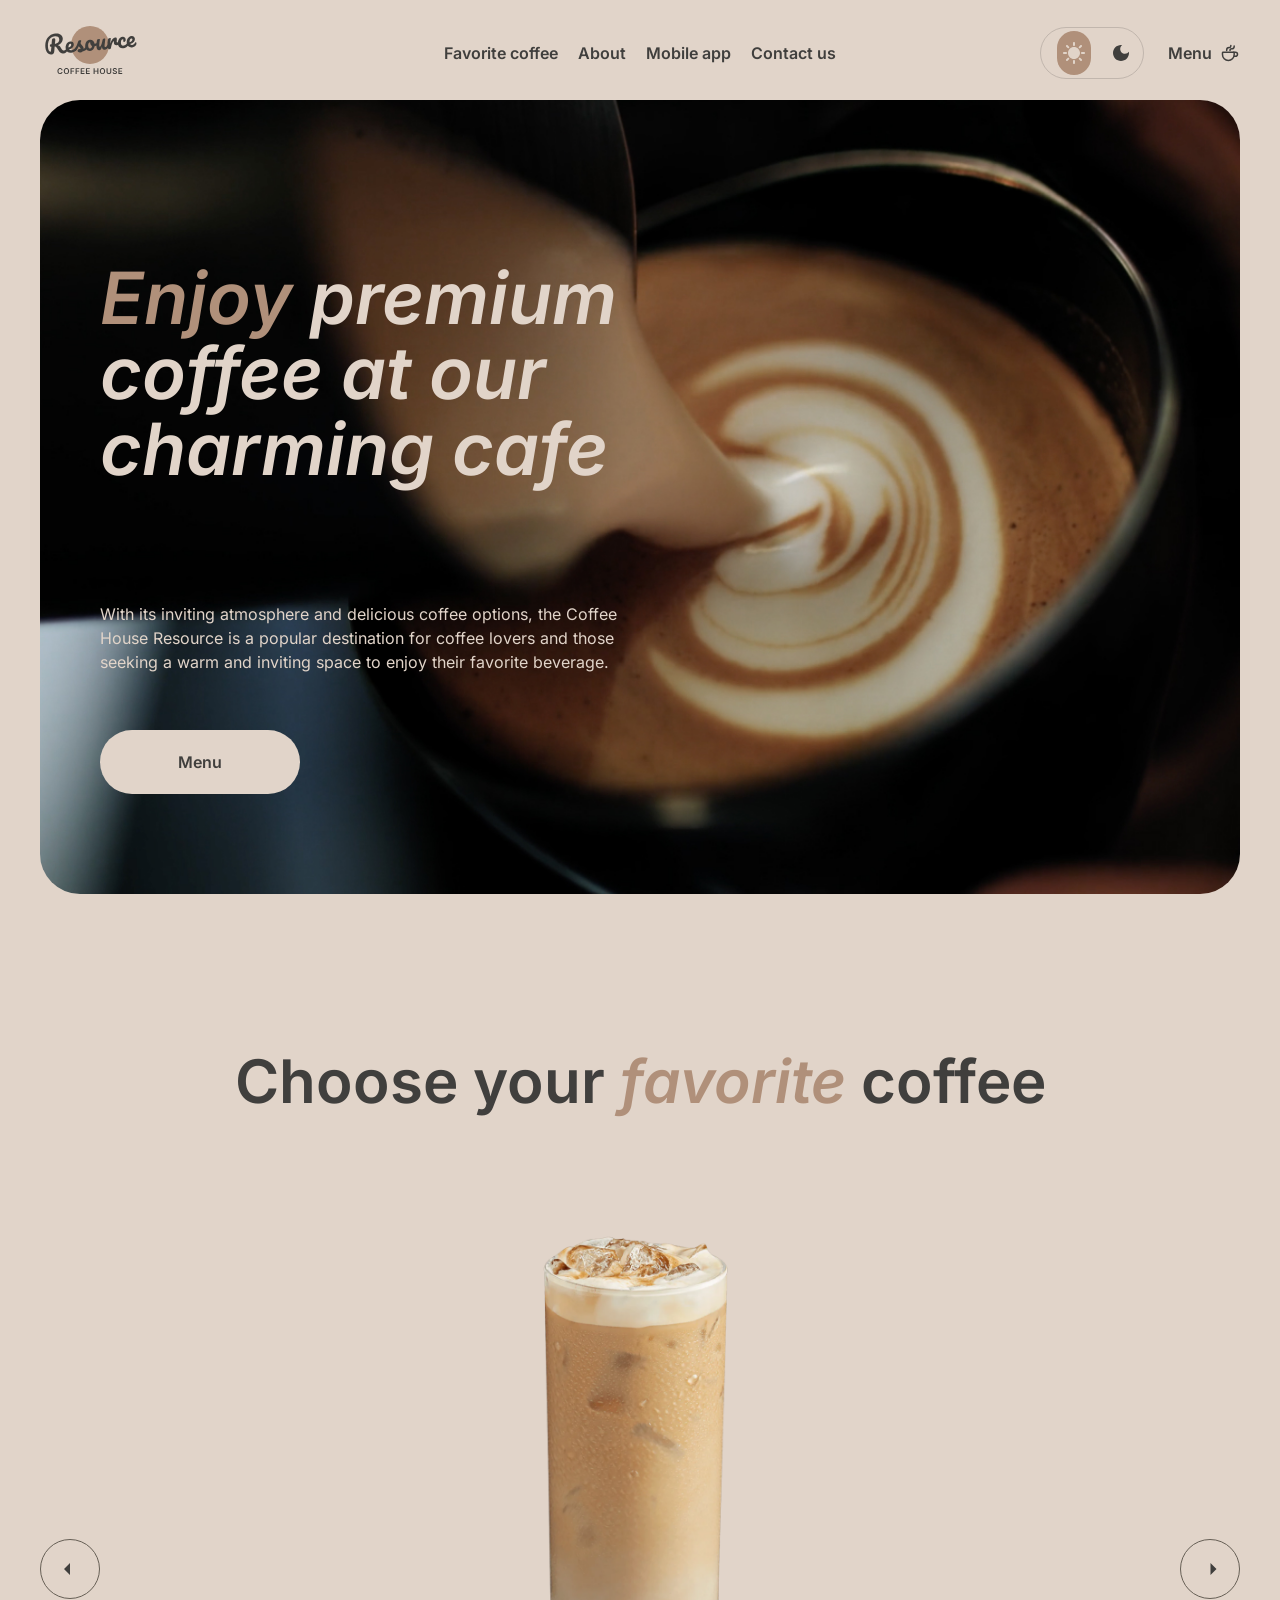
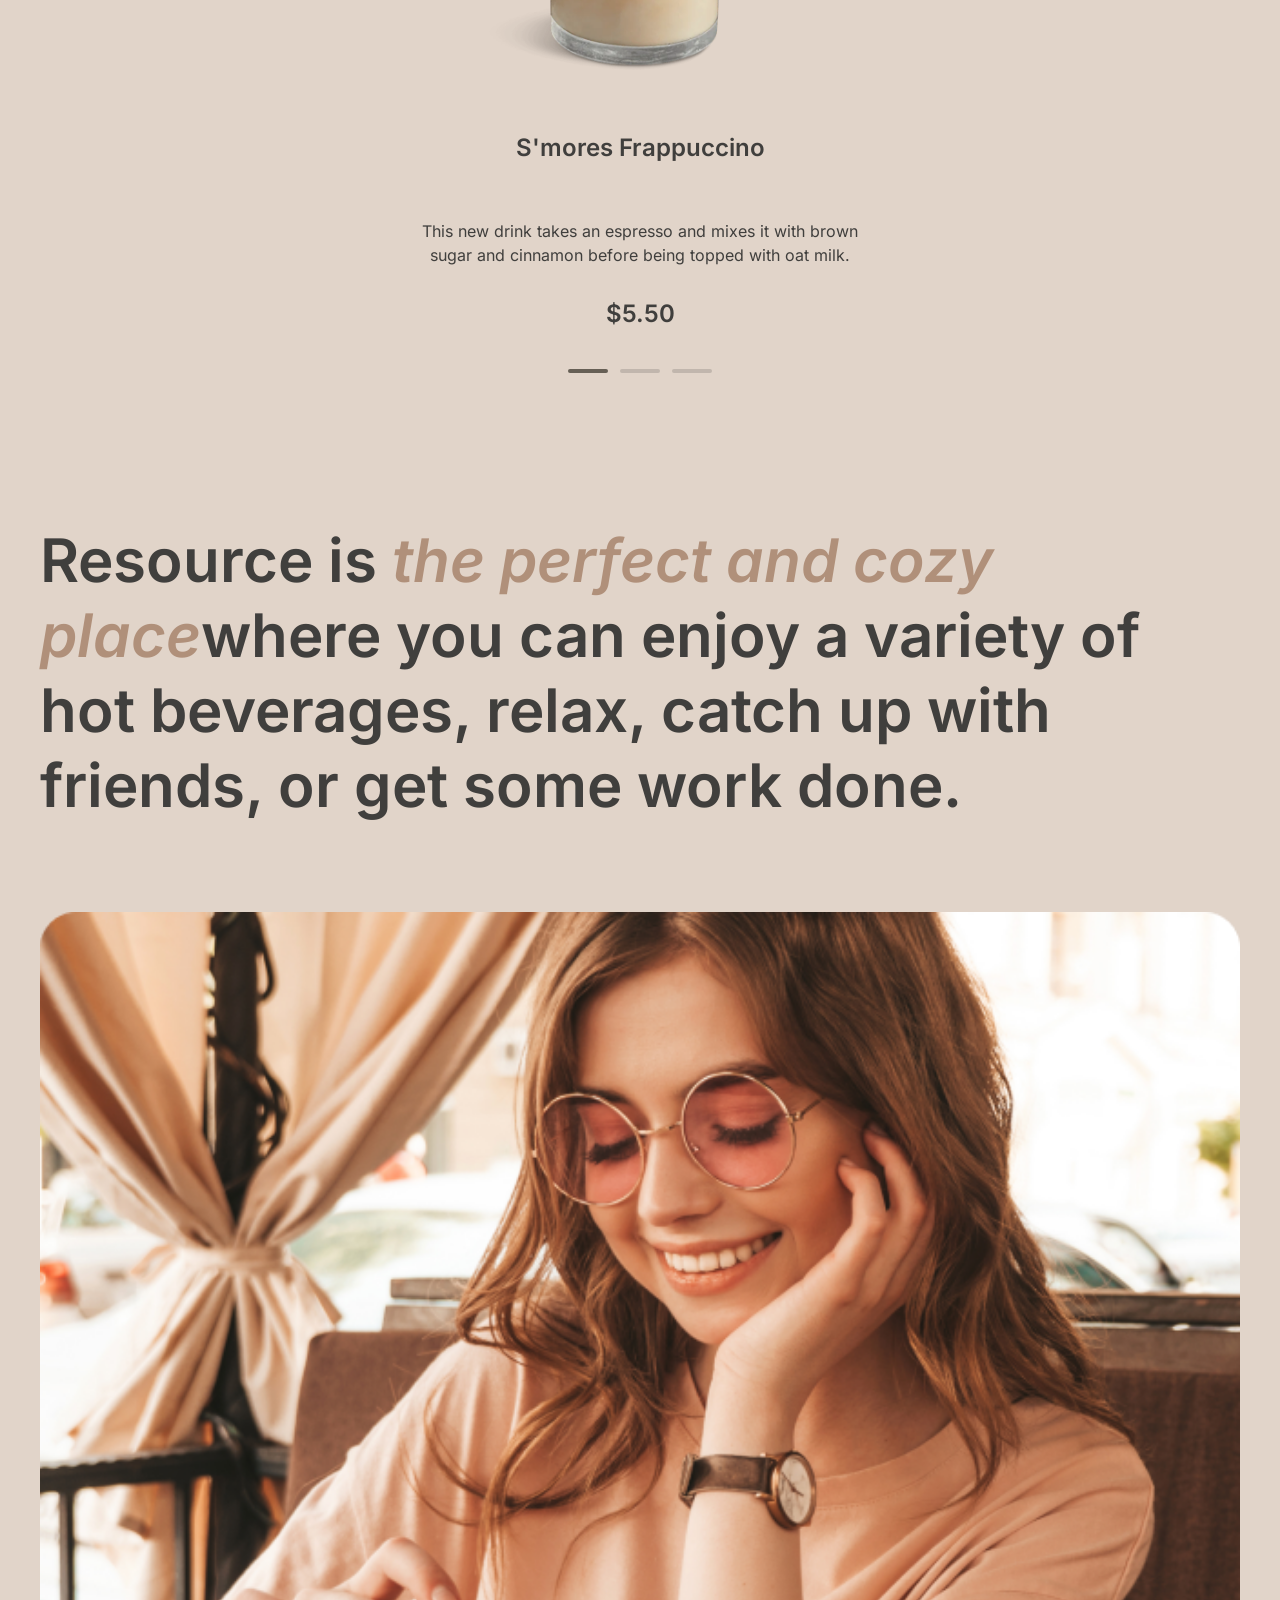
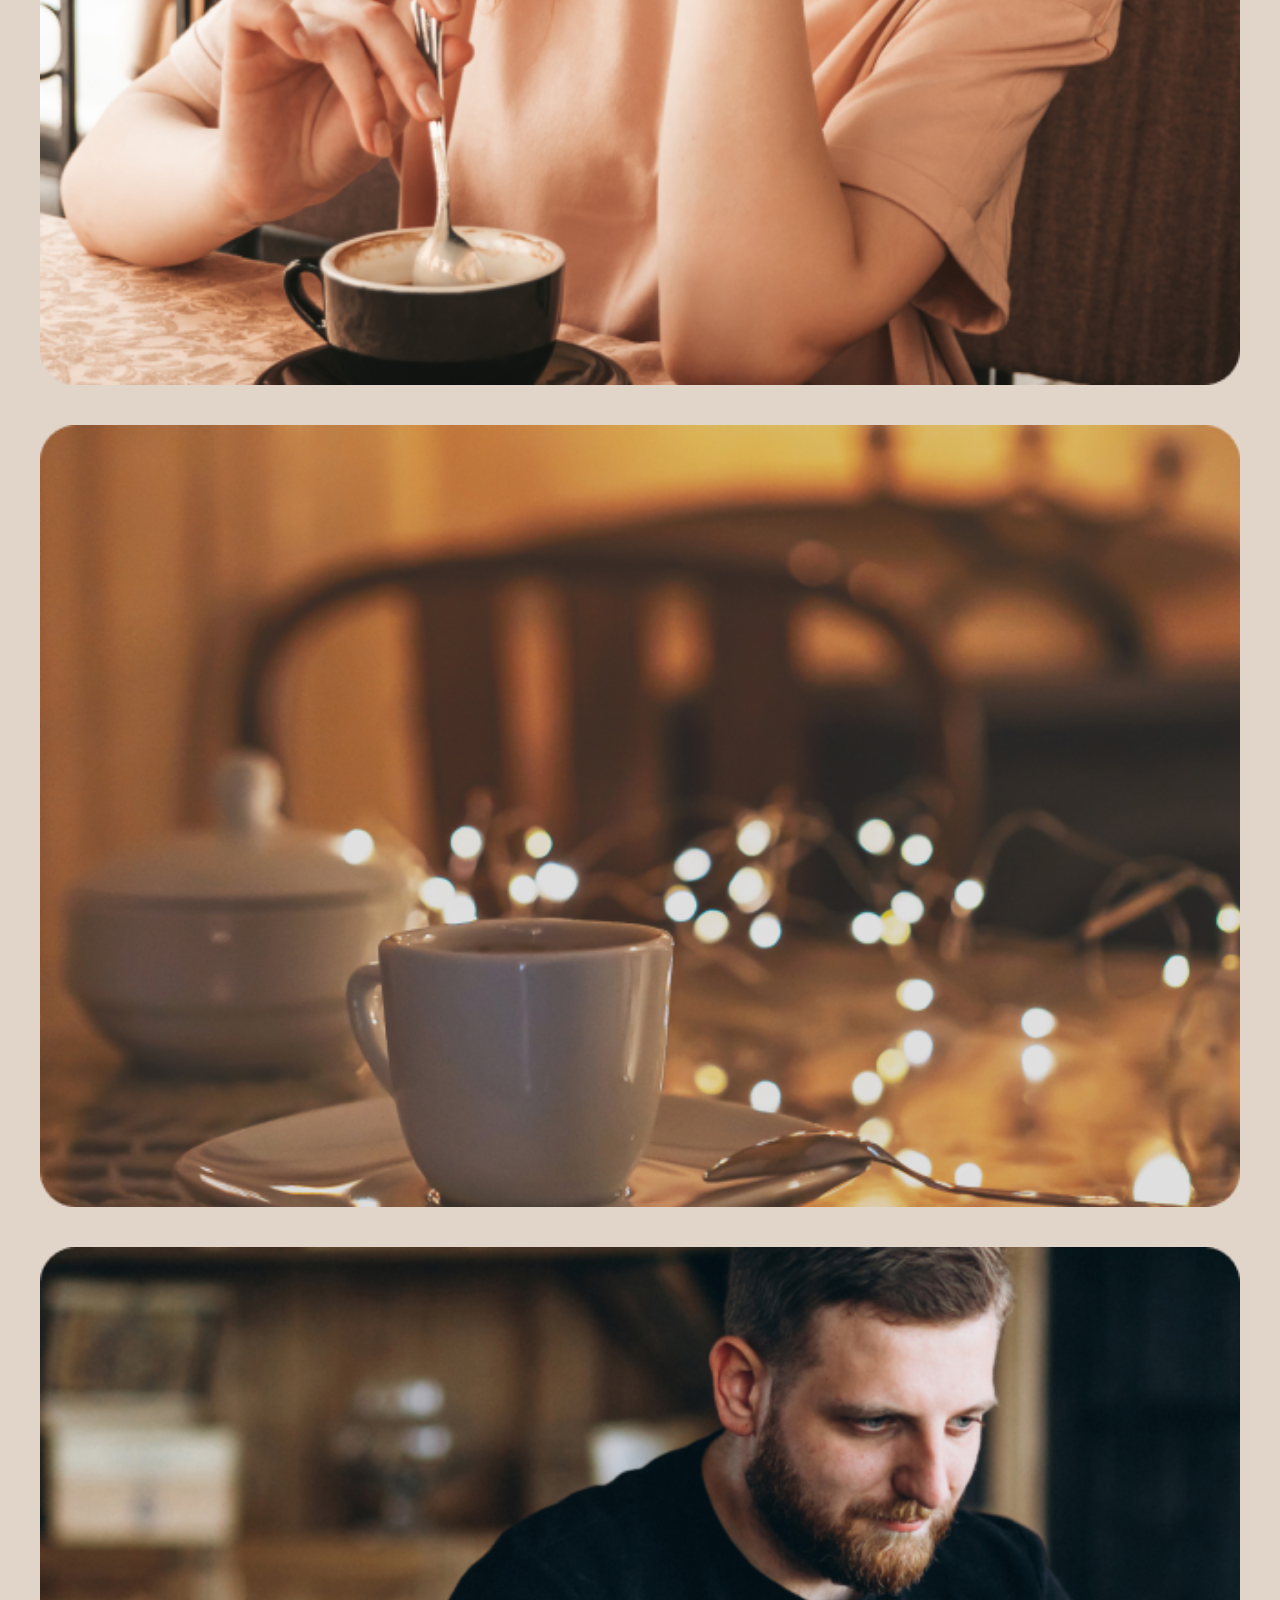
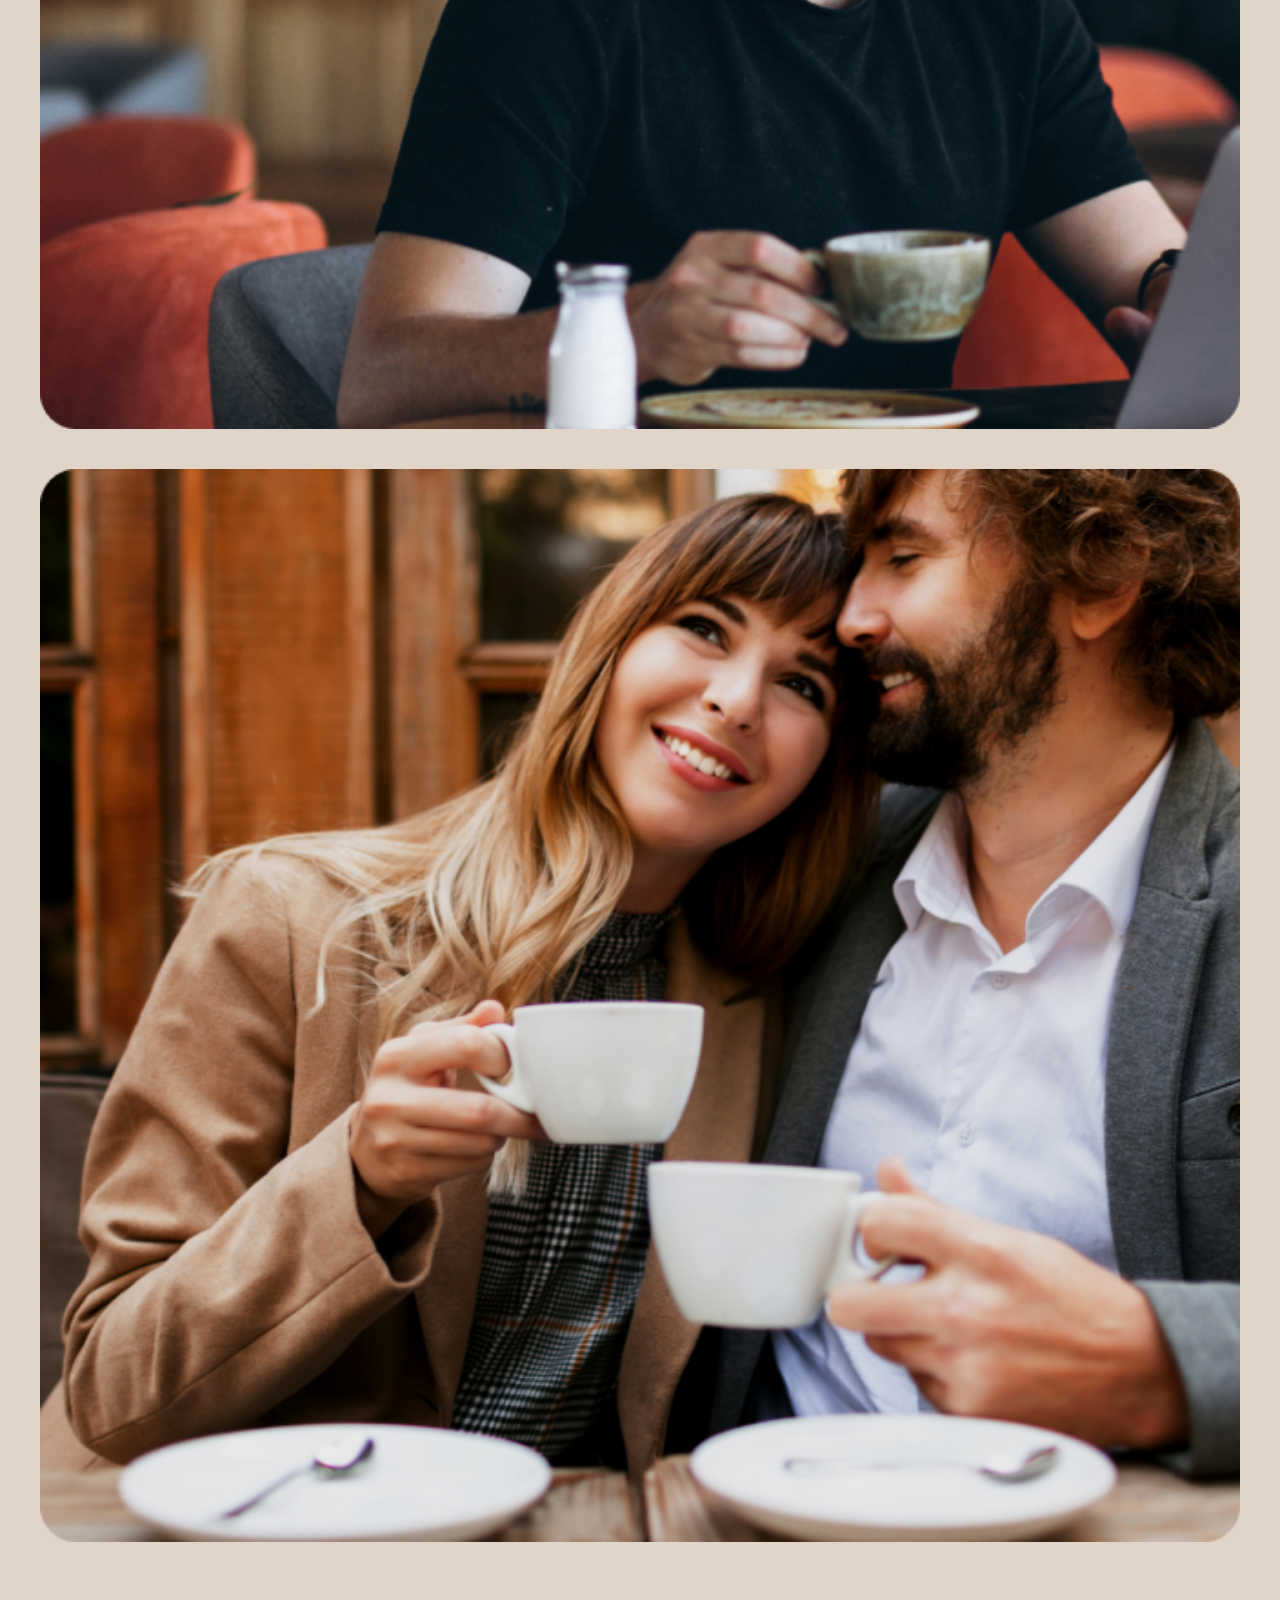
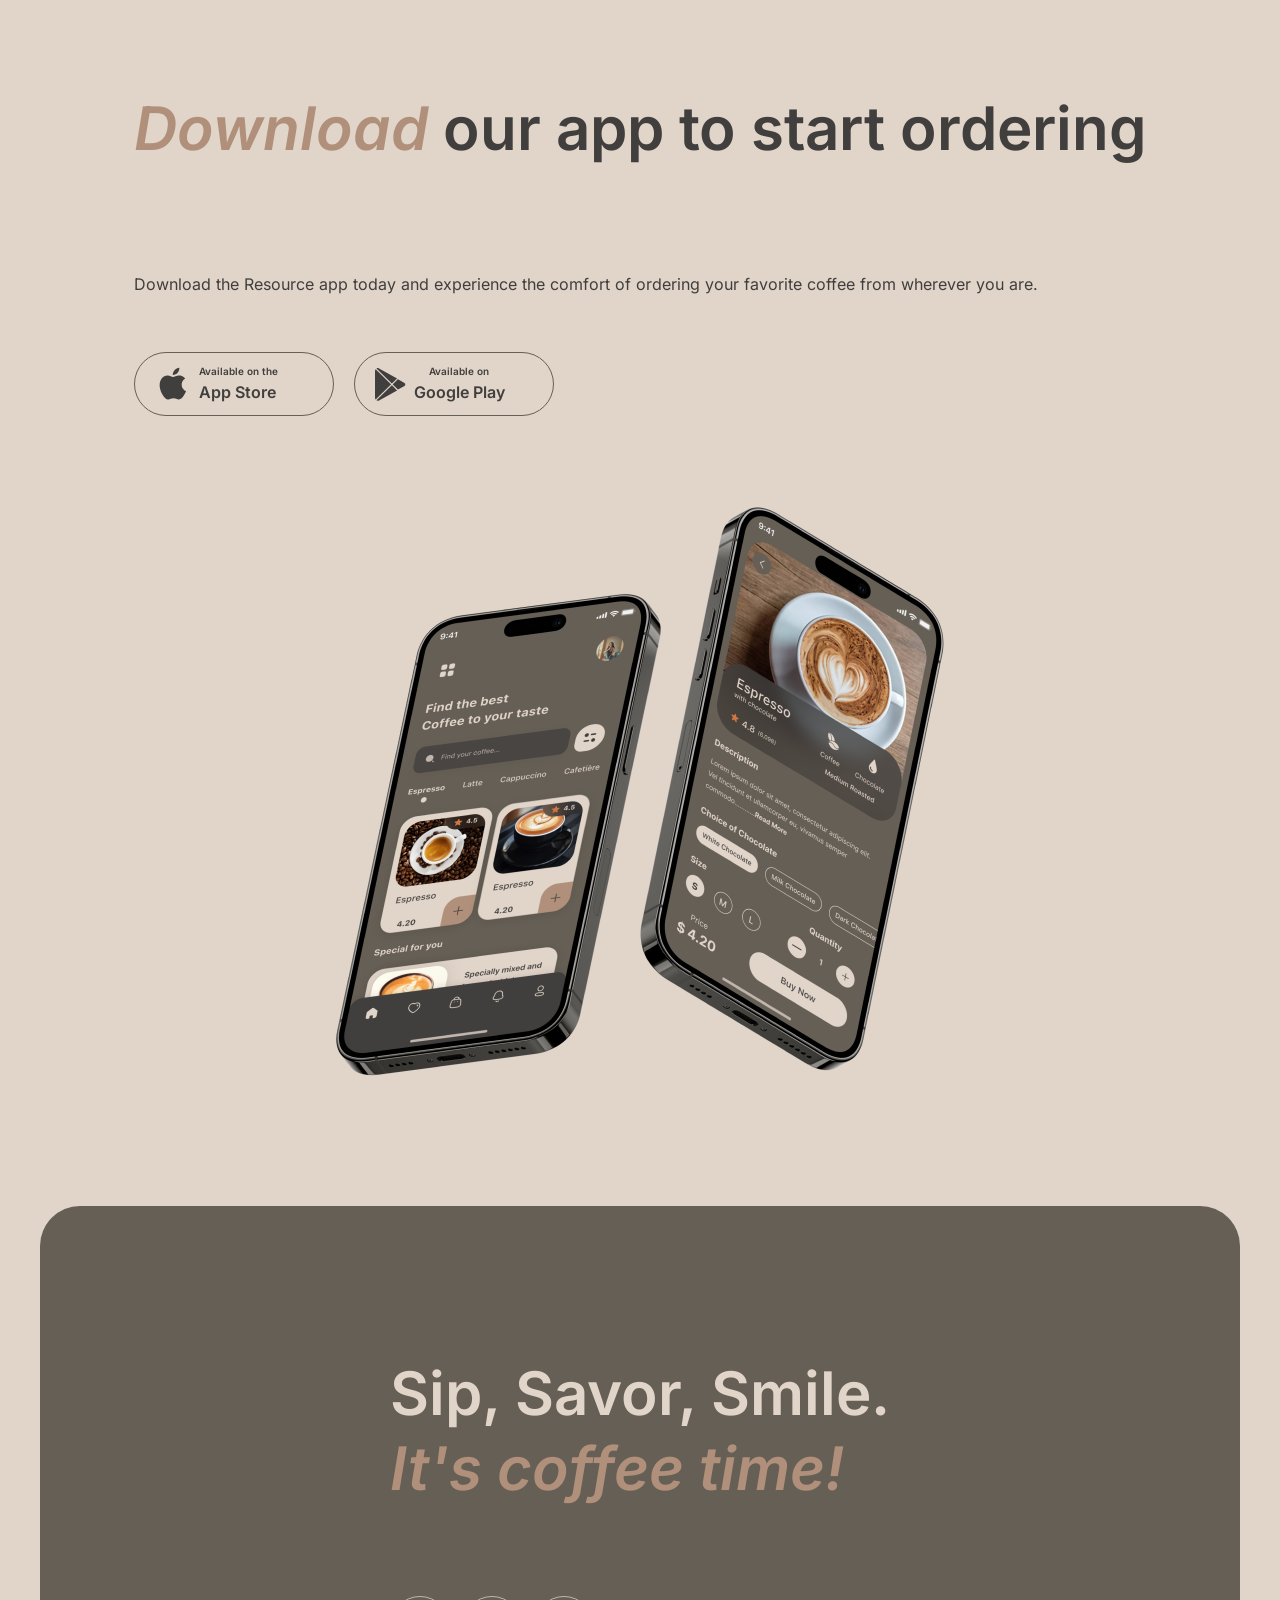
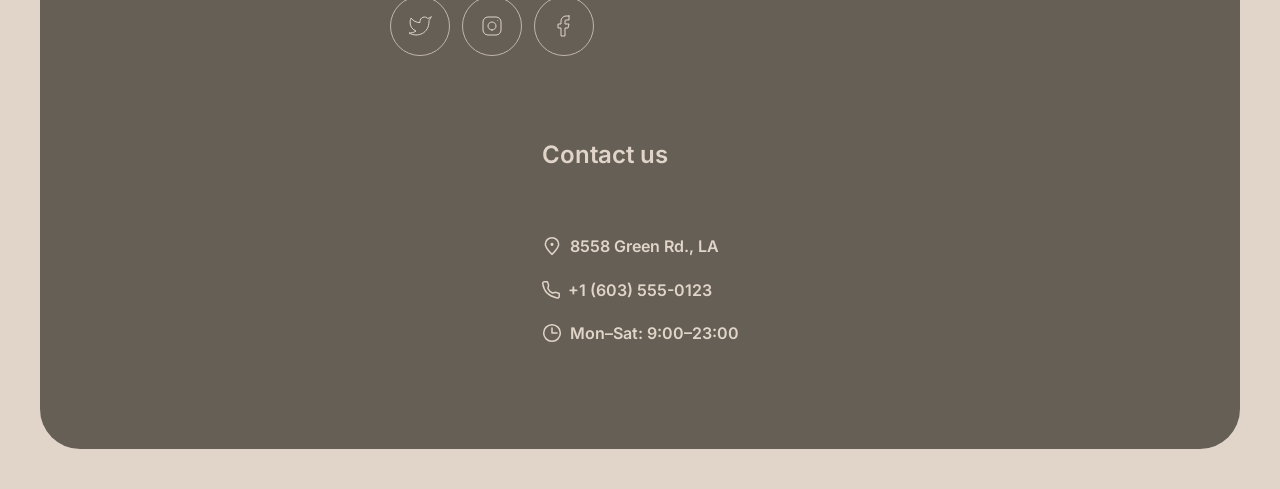
==== commit 3b212fb2: "fix: burger ||" ====
--- a/index.html
+++ b/index.html
@@ -12,6 +12,14 @@
             href="./css/reset.css">
       <link rel="stylesheet"
             href="./css/style.css">
+      <script>
+            (function () {
+                  var saved = localStorage.getItem('theme');
+                  var theme = saved === 'dark' ? 'dark' : 'light';
+                  document.documentElement.setAttribute('data-theme', theme);
+                  document.documentElement.style.colorScheme = theme;
+            })();
+      </script>
 </head>
 
 <body>
@@ -143,6 +151,14 @@
                                     </svg>
 
                               </a>
+                              <button type="button"
+                                      class="header__burger"
+                                      aria-label="Open navigation menu"
+                                      aria-expanded="false"
+                                      aria-controls="mobile-menu">
+                                    <span></span>
+                                    <span></span>
+                              </button>
                         </div>
 
                   </div>
@@ -287,9 +303,9 @@
                                                fill="none"
                                                xmlns="http://www.w3.org/2000/svg">
                                                 <path d="M26.7073 18.6307C26.6704 14.6324 30.065 12.6872 30.2203 12.5966C28.2977 9.86366 25.3178 9.49026 24.2707 9.46048C21.7679 9.20369 19.3403 10.9206 18.0654 10.9206C16.765 10.9206 14.8017 9.48529 12.6858 9.52747C9.96293 9.56841 7.41566 11.1055 6.0186 13.4923C3.13542 18.359 5.28572 25.5108 8.04802 29.4446C9.42981 31.3712 11.0444 33.5223 13.1578 33.4466C15.2254 33.3635 15.9978 32.1614 18.4929 32.1614C20.9651 32.1614 21.6903 33.4466 23.8457 33.3983C26.0647 33.3635 27.4618 31.463 28.7952 29.519C30.392 27.3108 31.0333 25.1362 31.0588 25.0245C31.0066 25.0071 26.7493 23.4229 26.7073 18.6307Z"
-                                                      fill="#403F3D" />
+                                                      fill="currentColor" />
                                                 <path d="M22.6357 6.87268C23.7477 5.51675 24.5086 3.67205 24.2974 1.80005C22.6879 1.86952 20.675 2.88554 19.5159 4.21169C18.4903 5.38029 17.5742 7.29571 17.8109 9.097C19.6189 9.2285 21.4753 8.20752 22.6357 6.87268Z"
-                                                      fill="#403F3D" />
+                                                      fill="currentColor" />
                                           </svg>
 
                                           <span class="app-btn__text">
@@ -307,13 +323,13 @@
                                                fill="none"
                                                xmlns="http://www.w3.org/2000/svg">
                                                 <path d="M0.572202 1.40292C0.209755 1.77285 0 2.34879 0 3.09466V29.6994C0 30.4452 0.209755 31.0212 0.572202 31.3911L0.661658 31.4723L15.9523 16.5699V16.2181L0.661658 1.31571L0.572202 1.40292Z"
-                                                      fill="#403F3D" />
+                                                      fill="currentColor" />
                                                 <path d="M22.894 21.5399L17.8027 16.57V16.2181L22.9001 11.2481L23.0143 11.3128L29.0509 14.6617C30.7737 15.6121 30.7737 17.176 29.0509 18.1324L23.0143 21.4753L22.894 21.5399V21.5399Z"
-                                                      fill="#403F3D" />
+                                                      fill="currentColor" />
                                                 <path d="M22.0897 22.4007L16.8781 17.3195L1.49805 32.3166C2.07025 32.903 3.00336 32.9737 4.06448 32.3872L22.0897 22.4007"
-                                                      fill="#403F3D" />
+                                                      fill="currentColor" />
                                                 <path d="M22.0897 10.3875L4.06448 0.400992C3.00336 -0.179462 2.07025 -0.108787 1.49805 0.477683L16.8781 15.4688L22.0897 10.3875Z"
-                                                      fill="#403F3D" />
+                                                      fill="currentColor" />
                                           </svg>
 
                                           <span class="app-btn__text">
--- a/css/style.css
+++ b/css/style.css
@@ -43,6 +43,8 @@
   --text-primary: #403f3d;
   --text-inverse: #e1d4c9;
   --text-accent: #b0907a;
+  --text-on-dark: #e1d4c9;
+  --border-on-dark: #665f55;
   --background-page: #e1d4c9;
   --background-container: #665f55;
   --border-primary: #c1b6ad;
@@ -562,7 +564,7 @@
   font-weight: 600;
   font-size: 60px;
   line-height: 1.25;
-  color: var(--text-inverse);
+  color: var(--text-on-dark);
 }
 
 .contacts__title-accent {
@@ -584,7 +586,7 @@
   height: 60px;
   border: 1px solid var(--border-primary);
   border-radius: 100px;
-  color: var(--text-inverse);
+  color: var(--text-on-dark);
   transition:
     background 0.3s,
     border-color 0.3s,
@@ -609,7 +611,7 @@
   font-weight: 600;
   font-size: 24px;
   line-height: 1.25;
-  color: var(--text-inverse);
+  color: var(--text-on-dark);
 }
 
 .contacts__list {
@@ -625,7 +627,7 @@
   font-weight: 600;
   font-size: 16px;
   line-height: 1.5;
-  color: var(--text-inverse);
+  color: var(--text-on-dark);
   transition: color 0.3s;
 }
 
@@ -789,3 +791,265 @@
   line-height: 1.25;
   color: var(--text-primary);
 }
+
+.header__burger {
+  display: none;
+  flex-direction: column;
+  justify-content: center;
+  align-items: center;
+  gap: 6px;
+  width: 44px;
+  height: 44px;
+  padding: 0;
+  border: none;
+  background: transparent;
+  cursor: pointer;
+}
+
+.header__burger span {
+  display: block;
+  width: 24px;
+  height: 2px;
+  background: var(--text-primary);
+  border-radius: 2px;
+  transition:
+    transform 0.3s,
+    opacity 0.3s;
+}
+
+@media (max-width: 1440px) {
+  .theme-switch {
+    width: 104px;
+    height: 52px;
+    padding: 4px 16px;
+  }
+  .theme-switch__btn {
+    width: 44px;
+    height: 44px;
+  }
+
+  .hero .container {
+    padding: 100px 60px;
+  }
+
+  .about__images {
+    flex-direction: column;
+  }
+  .about__box--big,
+  .about__box--small {
+    height: auto;
+    min-height: 400px;
+  }
+
+  .mobile-app .container {
+    flex-direction: column;
+    gap: 60px;
+  }
+  .mobile-app__screens {
+    width: 100%;
+    max-width: 630px;
+    height: auto;
+  }
+
+  .contacts .container {
+    flex-direction: column;
+    padding: 100px 60px;
+    gap: 60px;
+  }
+}
+
+@media (max-width: 768px) {
+  .header__nav {
+    display: none;
+  }
+  .header__burger {
+    display: flex;
+  }
+  .header .container {
+    padding: 0 16px;
+  }
+  .header__actions {
+    gap: 12px;
+  }
+
+  .hero,
+  .favorite-coffee,
+  .about,
+  .mobile-app,
+  .contacts,
+  .menu {
+    padding: 0 16px;
+  }
+
+  .hero .container {
+    padding: 100px 60px;
+    min-height: auto;
+  }
+  .hero__offer {
+    gap: 40px;
+  }
+  .hero__title {
+    font-size: 60px;
+  }
+
+  .favorite-coffee__title,
+  .about__title,
+  .mobile-app__title,
+  .contacts__title,
+  .menu__title {
+    font-size: 48px;
+  }
+  .menu {
+    padding: 0 40px;
+  }
+  .menu__tabs {
+    gap: 16px;
+  }
+
+  .menu__grid {
+    grid-template-columns: repeat(2, 310px);
+    justify-content: center;
+    gap: 40px;
+  }
+  .card {
+    width: 310px;
+  }
+
+  .contacts .container {
+    padding: 100px 60px;
+    gap: 100px;
+  }
+  .slider {
+    flex-direction: column;
+    gap: 20px;
+  }
+  .slide__image {
+    width: 100%;
+    max-width: 460px;
+    height: auto;
+  }
+
+  .about__box--big,
+  .about__box--small {
+    min-height: 350px;
+  }
+
+  .mobile-app .container {
+    flex-direction: column;
+    align-items: flex-start;
+    gap: 40px;
+  }
+  .mobile-app__screens {
+    width: 100%;
+    max-width: 500px;
+    height: auto;
+  }
+  .mobile-app__buttons {
+    flex-wrap: wrap;
+  }
+
+  .contacts .container {
+    flex-direction: column;
+    align-items: flex-start;
+    padding: 60px 30px;
+    gap: 60px;
+  }
+
+  .menu__grid {
+    grid-template-columns: 1fr;
+  }
+  .card {
+    width: auto;
+  }
+}
+
+@media (max-width: 380px) {
+  .hero,
+  .favorite-coffee,
+  .about,
+  .mobile-app,
+  .contacts,
+  .menu {
+    padding: 0 16px;
+  }
+
+  .menu__tabs {
+    gap: 8px;
+    flex-wrap: wrap;
+    justify-content: center;
+  }
+
+  .menu__titile {
+    font-size: 32px;
+  }
+
+  .menu__grid {
+    grid-template-columns: 1fr;
+    justify-content: stretch;
+    gap: 40px;
+  }
+
+  .card {
+    width: 100%;
+  }
+
+  .contacts .container {
+    padding: 60px 16px;
+    gap: 40px;
+  }
+  .hero .container {
+    padding: 60px 16px;
+  }
+
+  .hero__title {
+    font-size: 42px;
+    line-height: 1.15;
+  }
+
+  .favorite-coffee__title,
+  .about__title,
+  .mobile-app__title,
+  .contacts__title,
+  .menu__title {
+    font-size: 32px;
+    line-height: 1.25;
+  }
+
+  .slide {
+    max-width: 348px;
+  }
+  .slide__image {
+    width: 100%;
+    height: auto;
+  }
+  .slide__name,
+  .slide__price {
+    font-size: 24px;
+  }
+
+  .about__box--big,
+  .about__box--small {
+    min-height: 590px;
+  }
+
+  .mobile-app__buttons {
+    flex-direction: column;
+    width: 100%;
+  }
+  .app-btn {
+    width: 200px;
+  }
+  .mobile-app__screens {
+    width: 348px;
+    height: 348px;
+    max-width: 100%;
+  }
+
+  .contacts .container {
+    padding: 60px 16px;
+    gap: 40px;
+  }
+  .contacts__list {
+    gap: 16px;
+  }
+}
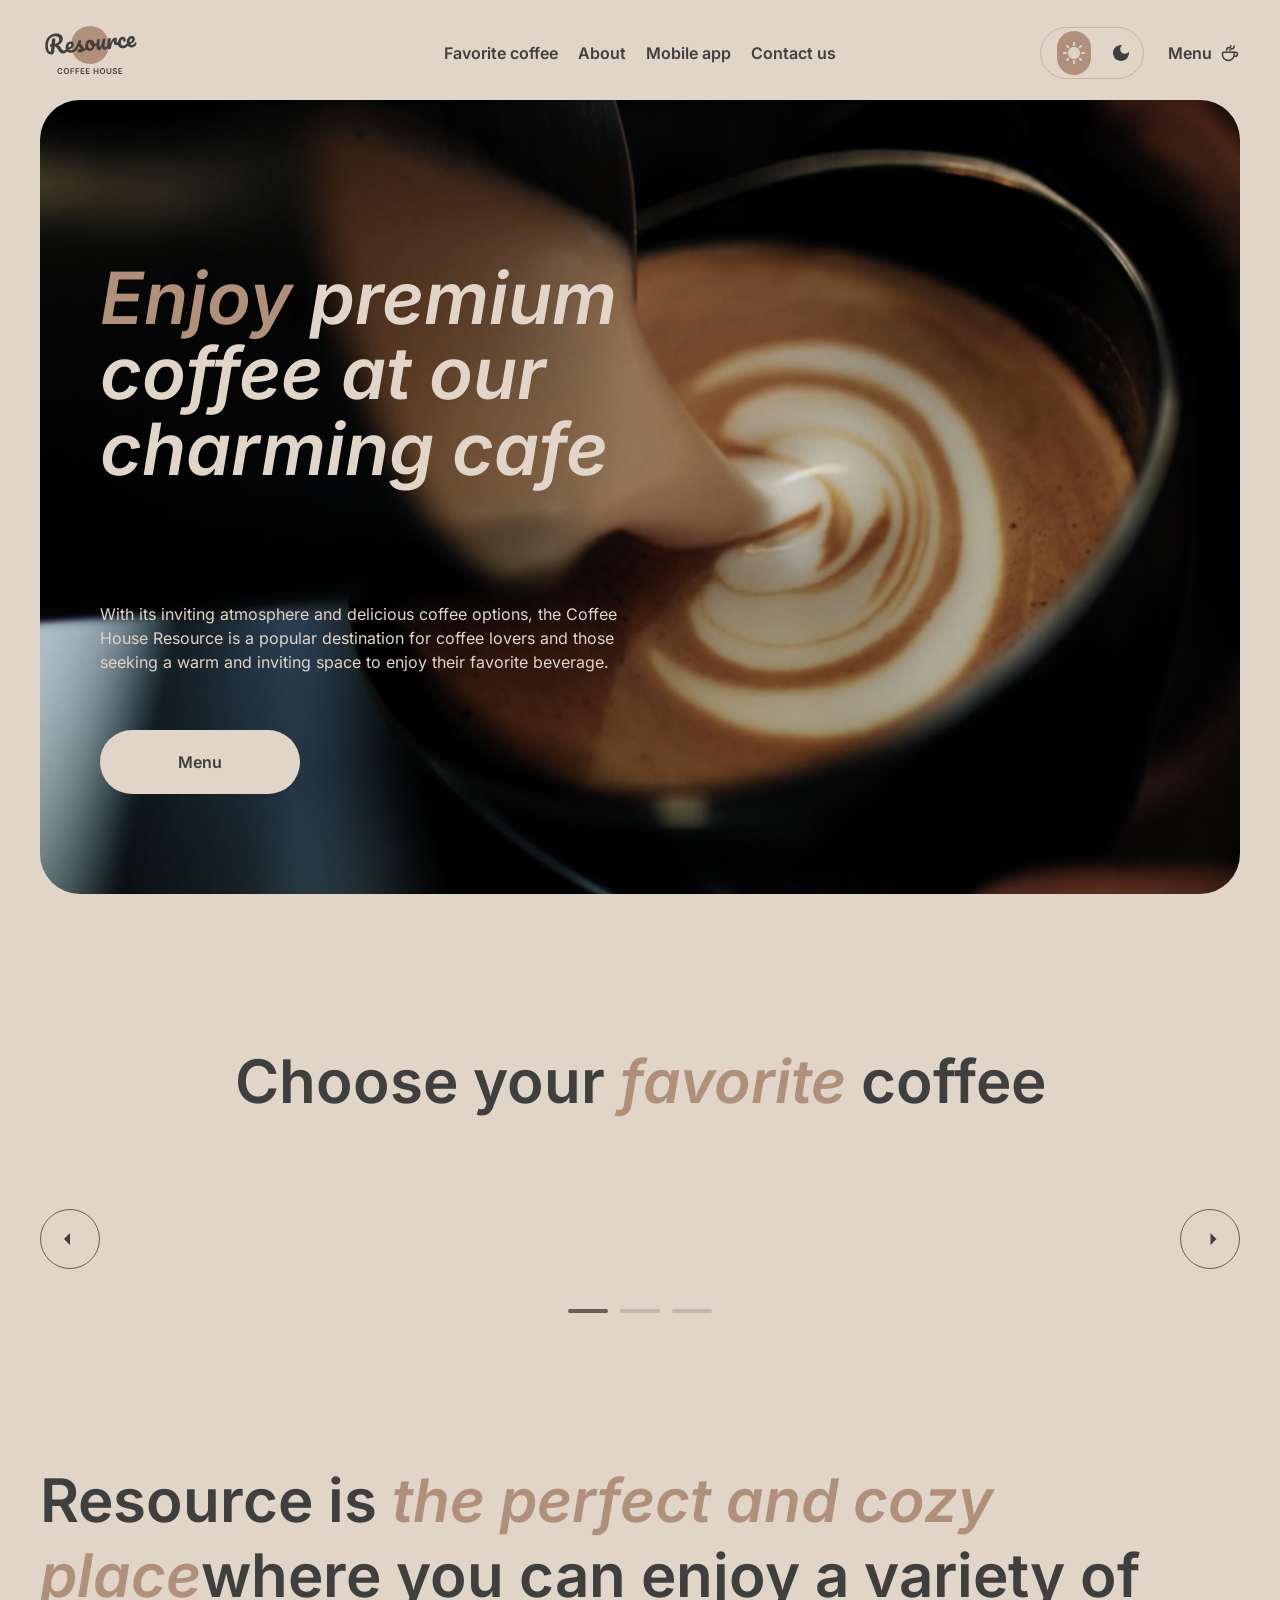
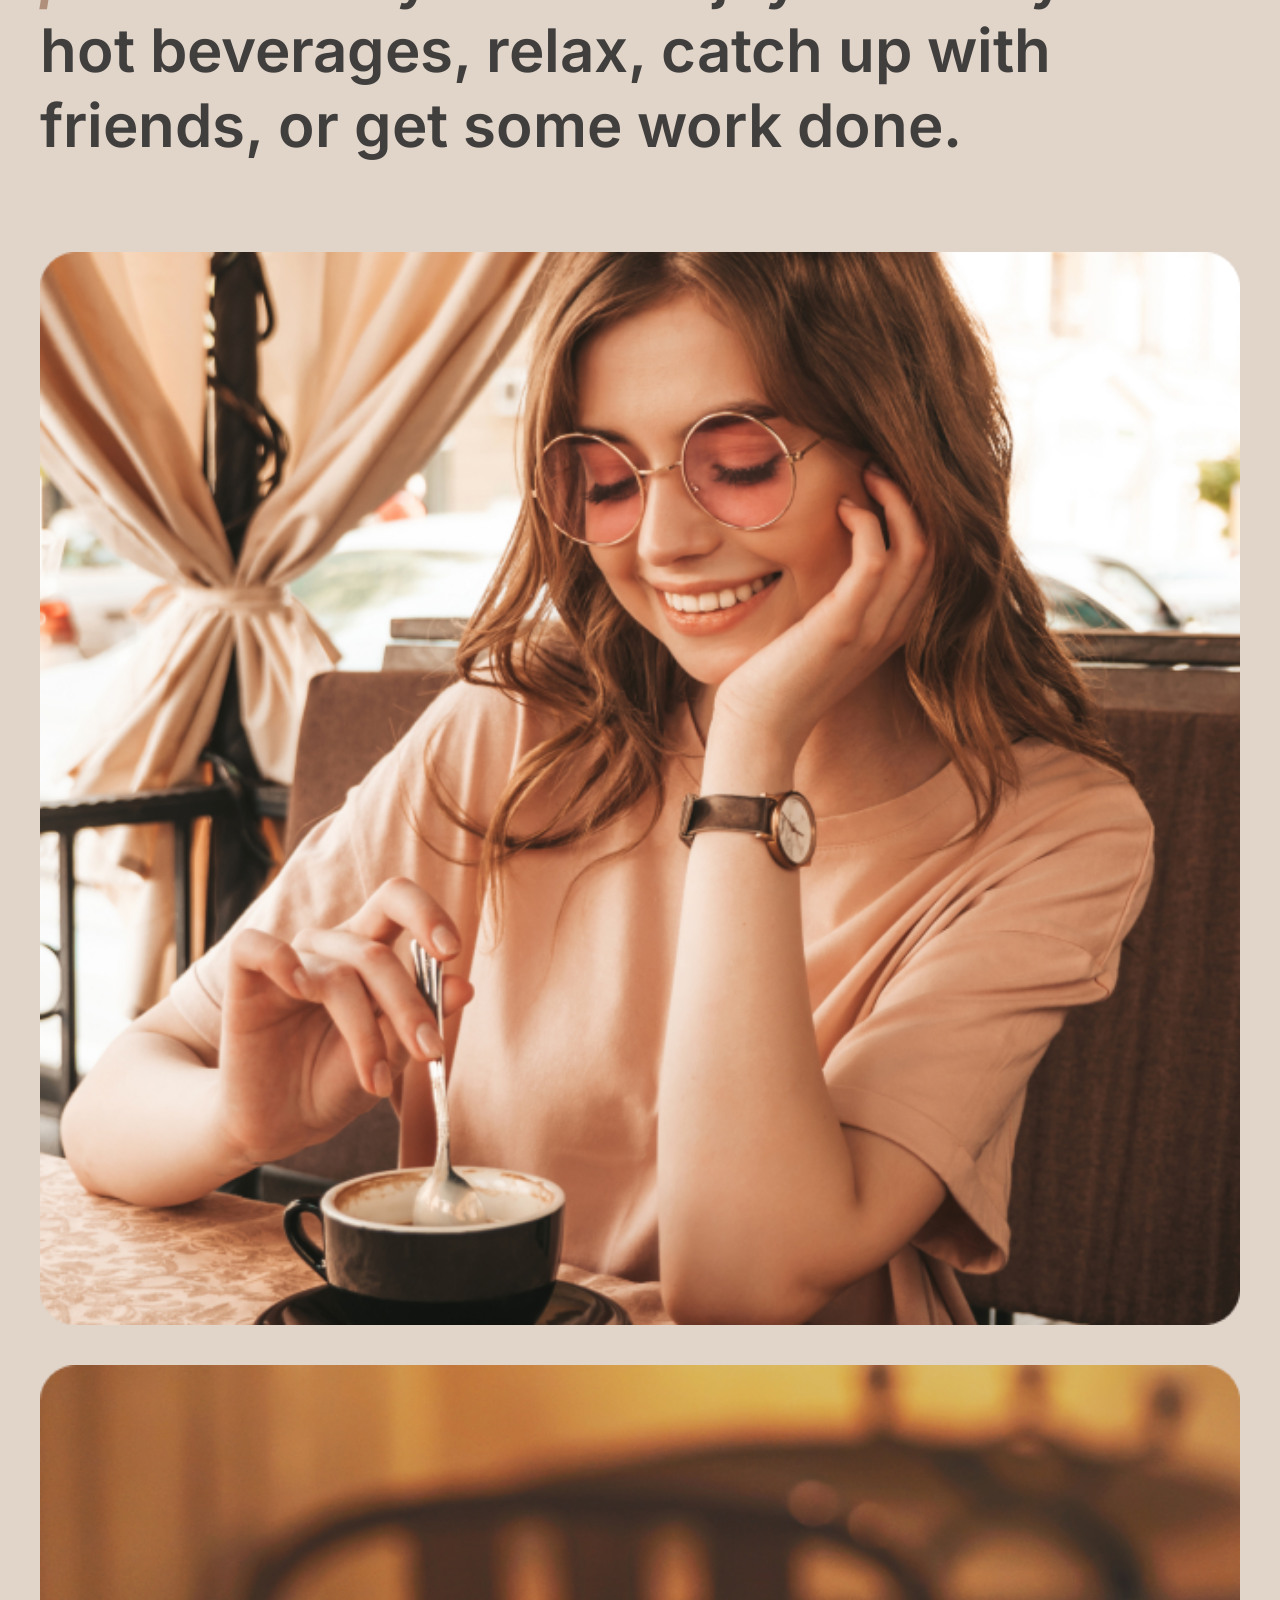
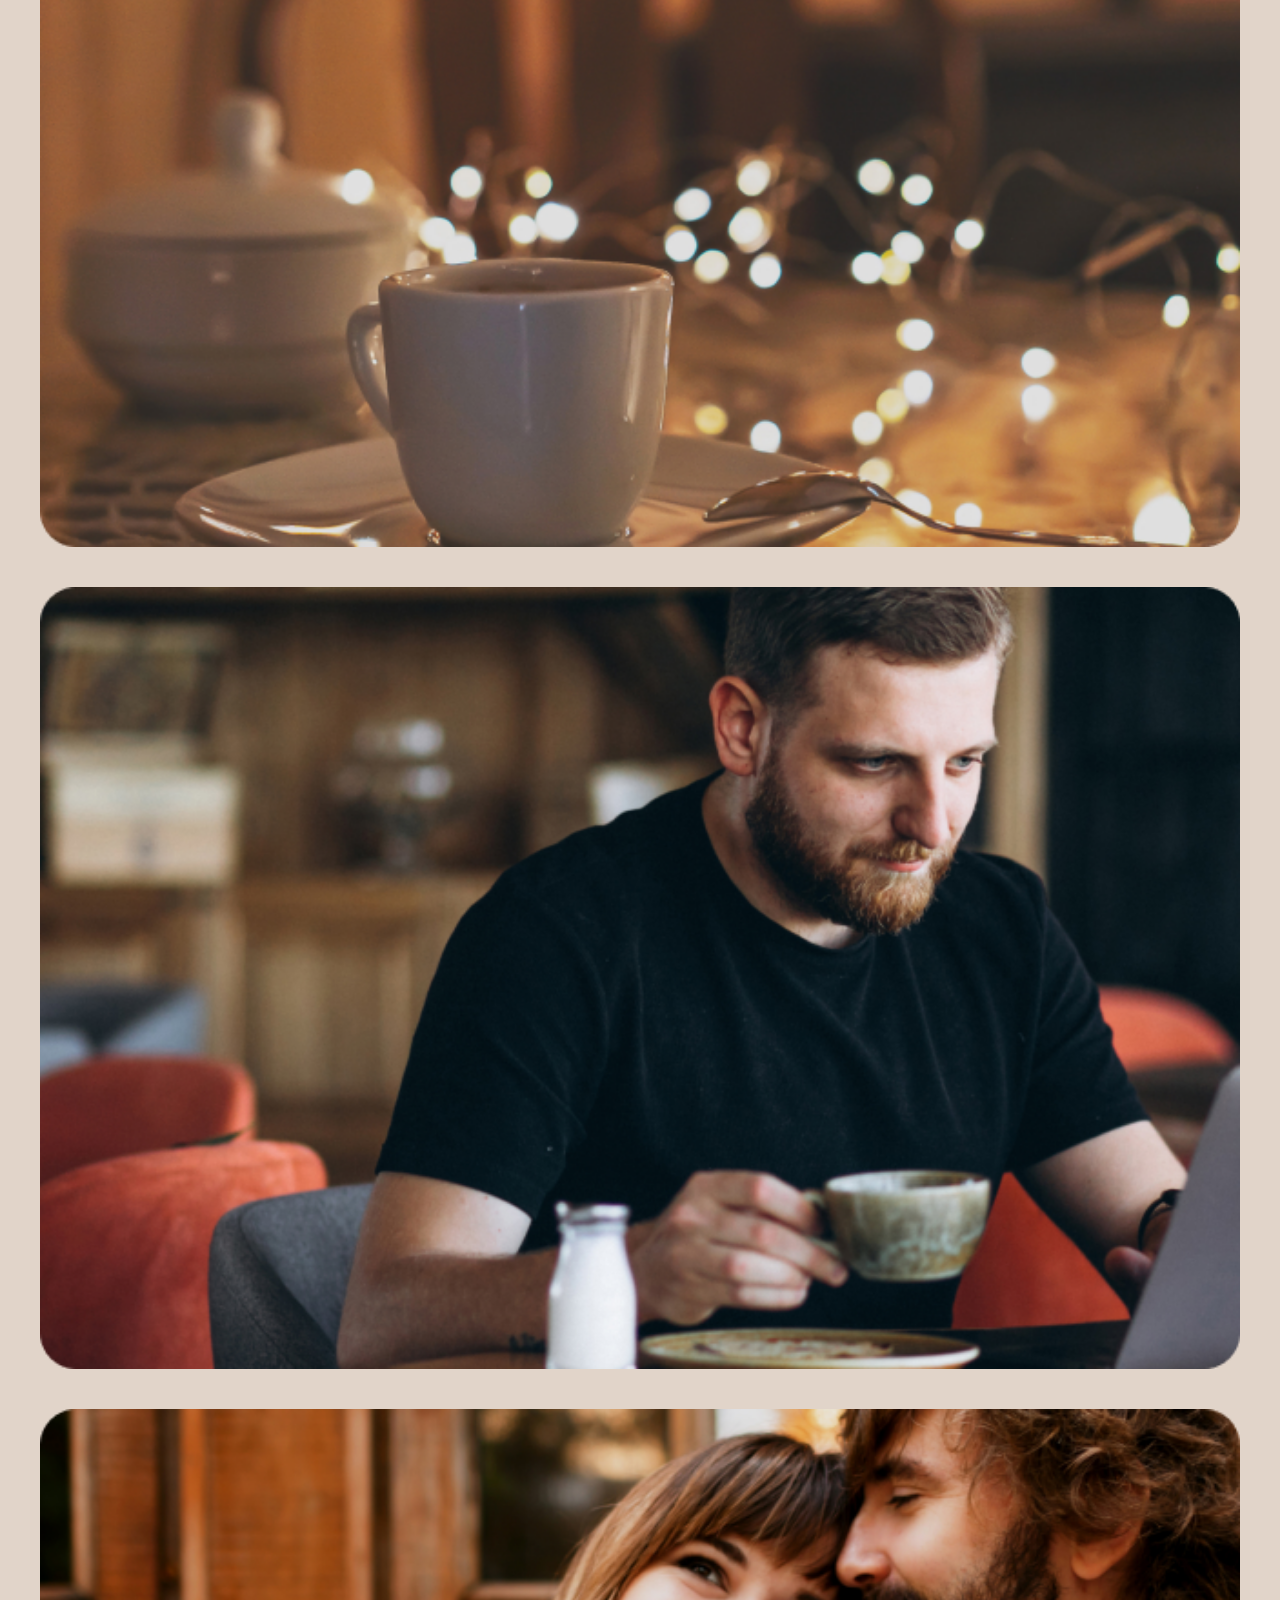
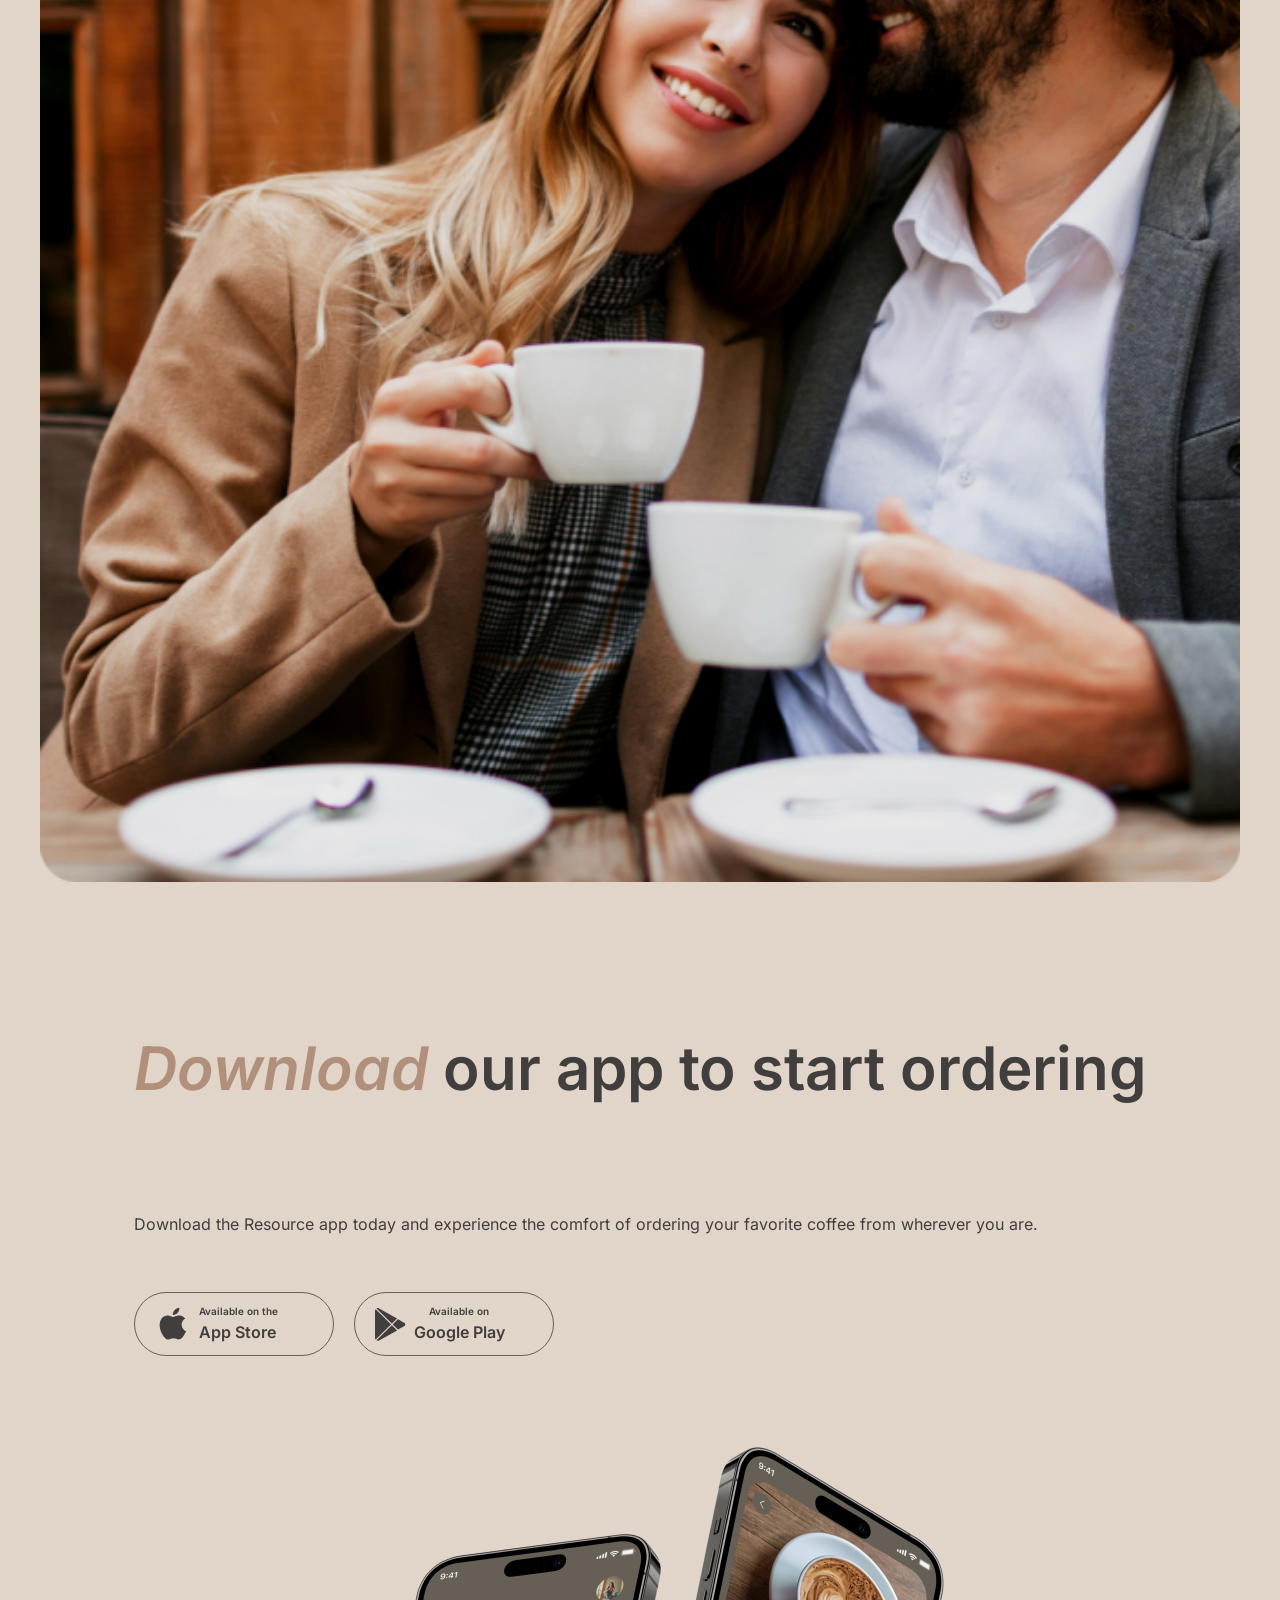
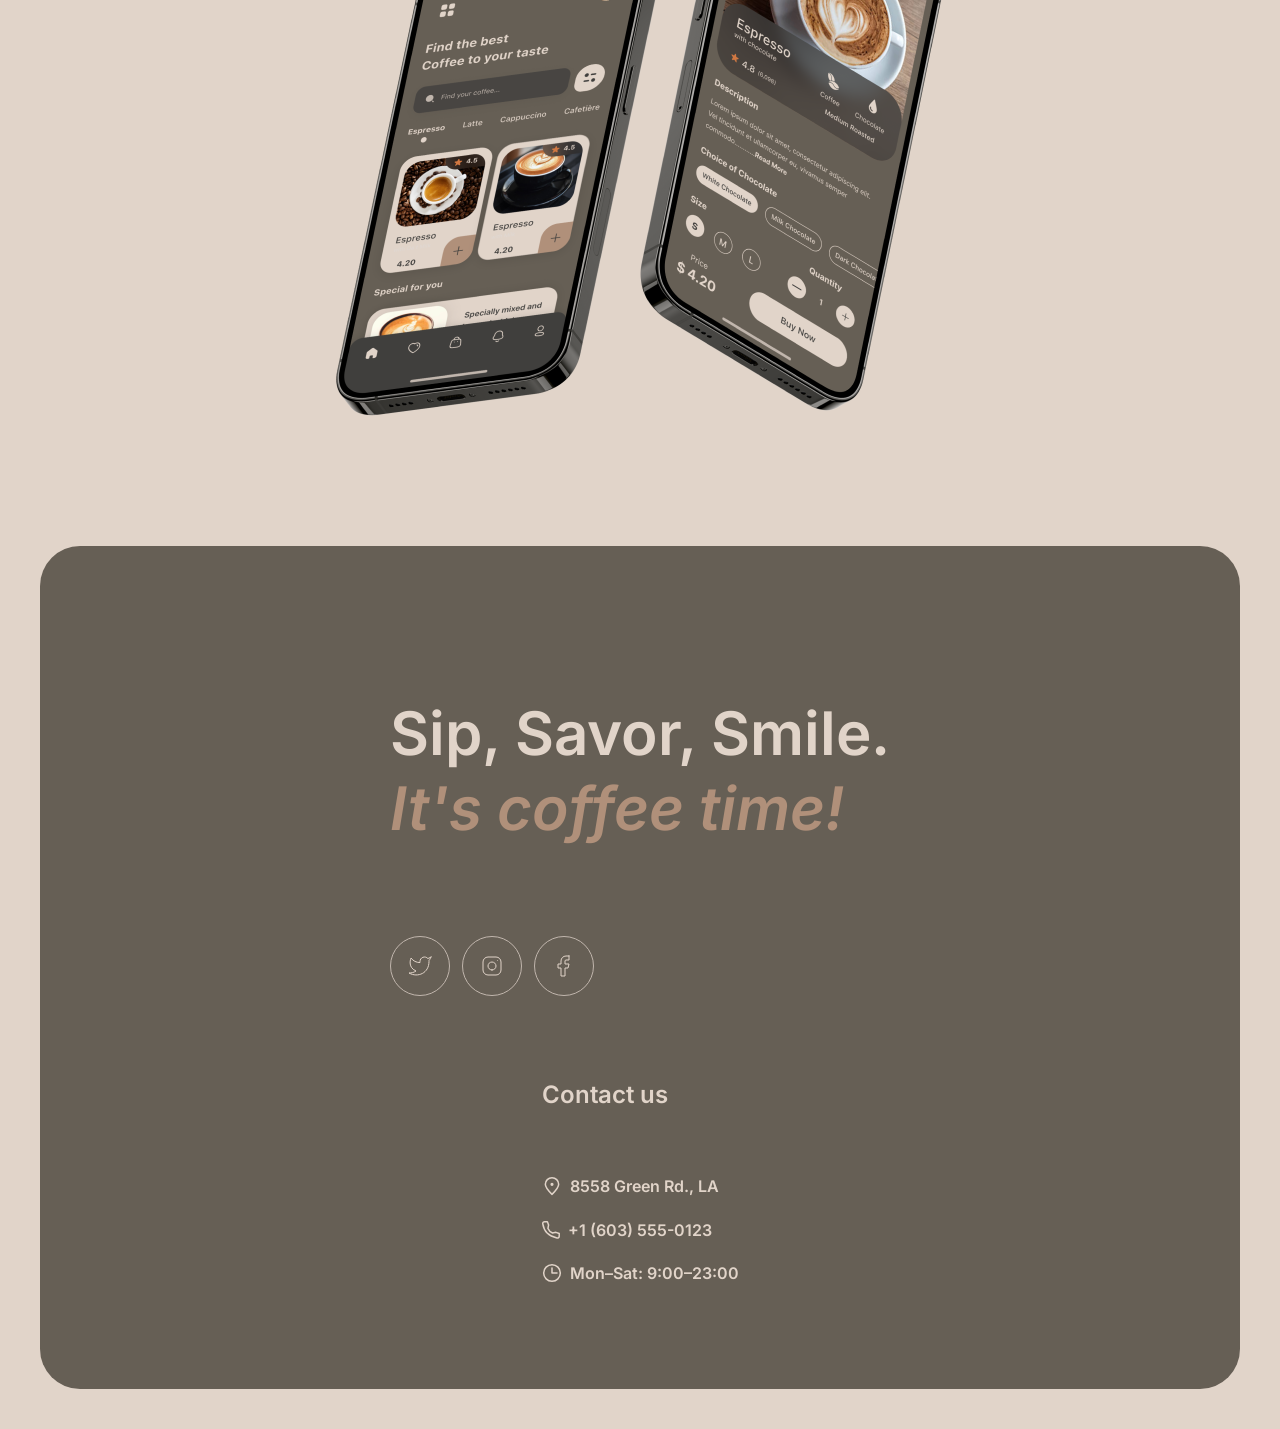
==== commit 6b65a094: "feat: remove slider html" ====
--- a/index.html
+++ b/index.html
@@ -165,7 +165,126 @@
 
 
             </div>
+
       </header>
+
+      <div class="burger__modal"
+           id="mobile-menu"
+           hidden>
+            <div class="burger__modal-content">
+                  <div class="burger__modal-header">
+                        <a href="./index.html"
+                           class="header__logo"><svg width="100"
+                                   height="60"
+                                   viewBox="0 0 100 60"
+                                   fill="none"
+                                   xmlns="http://www.w3.org/2000/svg">
+                                    <path d="M69 25C69 35.4934 60.4934 44 50 44C39.5066 44 31 35.4934 31 25C31 14.5066 39.5066 6 50 6C60.4934 6 69 14.5066 69 25Z"
+                                          fill="#B0907A" />
+                                    <path d="M95.6784 22.2913C95.8856 22.2732 96.0534 22.3548 96.1817 22.5364C96.326 22.7165 96.4127 22.9739 96.442 23.3086C96.4922 23.8824 96.4 24.3884 96.1652 24.8265C95.7789 25.5509 95.2359 26.1365 94.5362 26.5832C93.8524 27.0285 93.0084 27.295 92.0042 27.3829C90.4741 27.5168 89.2469 27.1664 88.3226 26.3318C87.3969 25.4812 86.8658 24.2749 86.7291 22.7129C86.6329 21.6131 86.7748 20.5727 87.1547 19.5919C87.5333 18.5951 88.1046 17.7822 88.8687 17.1532C89.6487 16.5229 90.5568 16.1623 91.5928 16.0717C92.5173 15.9908 93.2829 16.2049 93.8895 16.714C94.4948 17.2071 94.8386 17.9239 94.9209 18.8643C95.0171 19.9641 94.7016 20.9473 93.9743 21.814C93.2617 22.6633 91.9772 23.4021 90.1208 24.0303C90.5675 24.73 91.2451 25.0401 92.1537 24.9606C92.8072 24.9035 93.3279 24.7053 93.7158 24.3662C94.1197 24.0257 94.5692 23.4725 95.0643 22.7064C95.2346 22.4506 95.4393 22.3122 95.6784 22.2913ZM91.3914 18.4503C90.8016 18.5019 90.3295 18.8885 89.9751 19.6102C89.6365 20.3304 89.5098 21.1767 89.5949 22.149L89.5991 22.1968C90.5199 21.8914 91.2318 21.4918 91.7347 20.9981C92.2376 20.5044 92.4632 19.9626 92.4117 19.3729C92.3852 19.0701 92.2766 18.8386 92.0859 18.6786C91.9098 18.5013 91.6783 18.4252 91.3914 18.4503Z"
+                                          fill="currentColor" />
+                                    <path d="M83.2976 28.1446C81.7356 28.2813 80.4779 27.9497 79.5245 27.1497C78.5857 26.3324 78.0529 25.1985 77.926 23.7481C77.813 22.457 77.969 21.303 78.394 20.2861C78.819 19.2692 79.4149 18.4622 80.1818 17.8651C80.9487 17.268 81.7784 16.9304 82.671 16.8523C83.5477 16.7756 84.2481 16.9793 84.7723 17.4635C85.311 17.9303 85.6159 18.5702 85.6871 19.383C85.7456 20.0525 85.6437 20.6316 85.3813 21.1203C85.1348 21.6076 84.7725 21.8722 84.2944 21.9141C83.9915 21.9406 83.7382 21.8904 83.5344 21.7637C83.3465 21.6356 83.2414 21.444 83.2191 21.189C83.2093 21.0774 83.2141 20.9485 83.2334 20.8023C83.2527 20.6561 83.2676 20.5504 83.278 20.4852C83.3367 20.2392 83.357 20.0125 83.3389 19.8053C83.3208 19.5981 83.2511 19.4436 83.1297 19.3418C83.0243 19.2386 82.876 19.1953 82.6847 19.2121C82.3181 19.2441 81.9901 19.4415 81.7006 19.8041C81.4097 20.1508 81.193 20.6114 81.0506 21.186C80.9081 21.7606 80.8661 22.3826 80.9247 23.0521C81.0865 24.901 81.9723 25.7551 83.5821 25.6142C84.2356 25.557 84.9181 25.2805 85.6296 24.7846C86.3556 24.2714 87.0469 23.5444 87.7034 22.6036C87.8752 22.3637 88.0806 22.2333 88.3197 22.2124C88.5269 22.1942 88.6946 22.2759 88.8229 22.4574C88.9672 22.6375 89.054 22.895 89.0832 23.2297C89.1362 23.8354 89.028 24.3427 88.7587 24.7518C88.0904 25.7418 87.2526 26.5378 86.2452 27.1399C85.2524 27.7247 84.2699 28.0596 83.2976 28.1446Z"
+                                          fill="currentColor" />
+                                    <path d="M69.548 29.3476C68.9423 29.4006 68.4841 29.1195 68.1733 28.5042C67.8784 27.8876 67.6696 26.8779 67.5469 25.4753C67.3656 23.4032 67.4882 21.4089 67.9148 19.4924C68.0179 19.0177 68.2197 18.6627 68.5203 18.4276C68.8355 18.1752 69.288 18.0232 69.8778 17.9716C70.1965 17.9437 70.4232 17.964 70.5577 18.0326C70.6921 18.1011 70.7692 18.2469 70.7887 18.4701C70.811 18.7251 70.7416 19.3094 70.5806 20.2229C70.477 20.8744 70.3983 21.4434 70.3445 21.93C70.2907 22.4165 70.2626 23.0132 70.2602 23.7201C70.6663 22.3033 71.1584 21.136 71.7366 20.2181C72.3148 19.3002 72.8987 18.6308 73.4883 18.2098C74.0938 17.7874 74.6595 17.5532 75.1855 17.5072C76.2215 17.4166 76.7849 17.8893 76.8755 18.9253C76.8936 19.1325 76.8658 19.6409 76.7921 20.4504C76.7204 21.0991 76.6915 21.5032 76.7054 21.6626C76.7542 22.2204 76.9779 22.4819 77.3764 22.4471C77.8227 22.408 78.3658 22.0072 79.0057 21.2445C79.1948 21.0191 79.4009 20.8967 79.6241 20.8772C79.8313 20.8591 79.9991 20.9408 80.1274 21.1223C80.2702 21.2864 80.3549 21.5199 80.3814 21.8228C80.433 22.4125 80.314 22.8887 80.0245 23.2513C79.6187 23.7526 79.1275 24.1971 78.5511 24.5848C77.9893 24.9552 77.3736 25.1697 76.7042 25.2282C75.8594 25.3021 75.1951 25.1434 74.7111 24.7521C74.2431 24.3594 73.977 23.7965 73.9129 23.0633C73.892 22.8242 73.895 22.583 73.9219 22.3397C73.9258 22.0182 73.923 21.8016 73.9132 21.69C73.8909 21.435 73.7921 21.3151 73.6167 21.3305C73.3777 21.3514 73.0826 21.6503 72.7315 22.2271C72.395 22.7865 72.0738 23.5213 71.768 24.4314C71.4621 25.3415 71.2322 26.2932 71.0782 27.2864C70.9684 28.0509 70.8058 28.5791 70.5904 28.8709C70.3896 29.1455 70.0421 29.3044 69.548 29.3476Z"
+                                          fill="currentColor" />
+                                    <path d="M59.2452 30.2488C58.5279 30.3116 57.9096 30.0364 57.3902 29.4233C56.8853 28.7929 56.5897 27.9836 56.5032 26.9954C56.3986 25.8 56.3828 24.7012 56.4557 23.699C56.5273 22.6809 56.6975 21.5979 56.9665 20.4501C57.0841 19.958 57.2772 19.5958 57.546 19.3635C57.8148 19.1312 58.26 18.9878 58.8816 18.9334C59.2323 18.9028 59.4762 18.9376 59.6135 19.038C59.7667 19.1371 59.8531 19.2981 59.8726 19.5213C59.8838 19.6488 59.8337 20.0868 59.7226 20.8354C59.6148 21.4391 59.534 21.9842 59.4802 22.4707C59.3078 24.1722 59.246 25.3019 59.2948 25.8598C59.3241 26.1945 59.3849 26.4301 59.4771 26.5666C59.568 26.6871 59.7011 26.7397 59.8764 26.7244C60.1155 26.7035 60.3895 26.4386 60.6983 25.9297C61.023 25.4195 61.3421 24.6608 61.6555 23.6536C61.9849 22.6451 62.2788 21.4148 62.5372 19.9627C62.6229 19.4734 62.7842 19.114 63.0211 18.8845C63.2739 18.6535 63.6633 18.5151 64.1893 18.4691C64.5559 18.437 64.8151 18.4625 64.967 18.5456C65.1174 18.6127 65.203 18.7658 65.224 19.0049C65.2588 19.4034 65.1551 20.5127 64.9128 22.3327C64.645 24.412 64.532 25.6907 64.5739 26.1688C64.6004 26.4717 64.685 26.7052 64.8279 26.8694C64.9693 27.0176 65.1437 27.0827 65.3509 27.0645C65.6697 27.0366 66.0275 26.8126 66.4244 26.3924C66.8358 25.9549 67.3698 25.2657 68.0263 24.3249C68.198 24.0851 68.4035 23.9547 68.6425 23.9337C68.8498 23.9156 69.0175 23.9973 69.1458 24.1788C69.2901 24.3589 69.3768 24.6163 69.4061 24.9511C69.4619 25.5886 69.3537 26.096 69.0815 26.4731C68.4701 27.3779 67.7896 28.1361 67.04 28.7477C66.3064 29.358 65.4375 29.707 64.4334 29.7949C63.6683 29.8618 63.0766 29.6165 62.6585 29.0588C62.2562 28.4997 62.0084 27.6862 61.9149 26.6183C61.7388 27.7259 61.4055 28.5982 60.9152 29.2354C60.4235 29.8566 59.8668 30.1944 59.2452 30.2488Z"
+                                          fill="currentColor" />
+                                    <path d="M57.5606 22.8796C57.7678 22.8614 57.9362 22.9511 58.0659 23.1485C58.1956 23.346 58.2744 23.6041 58.3023 23.9229C58.3692 24.688 58.1779 25.1625 57.7282 25.3463C56.8011 25.7647 55.7659 26.048 54.6225 26.1963C54.4367 27.5616 53.9332 28.6898 53.1117 29.5808C52.2888 30.4559 51.3115 30.9429 50.1799 31.0419C49.2235 31.1256 48.3824 30.9663 47.6566 30.564C46.9467 30.1603 46.383 29.5913 45.9654 28.8569C45.5478 28.1225 45.3 27.309 45.2219 26.4164C45.1159 25.205 45.2529 24.1089 45.6328 23.1281C46.0114 22.1313 46.5841 21.3343 47.351 20.7372C48.1165 20.1242 48.9933 19.7744 49.9816 19.688C51.1929 19.582 52.2022 19.9193 53.0093 20.6999C53.8309 21.4632 54.3592 22.453 54.5941 23.6691C55.339 23.5558 56.2177 23.3183 57.23 22.9567C57.3547 22.9136 57.4649 22.8879 57.5606 22.8796ZM50.1494 28.4908C50.6595 28.4462 51.0797 28.2007 51.41 27.7542C51.7563 27.3063 51.959 26.6863 52.0182 25.8941C51.4948 25.6026 51.0739 25.1977 50.7555 24.6795C50.4531 24.1599 50.2754 23.5972 50.2224 22.9916C50.2001 22.7365 50.2017 22.4794 50.2272 22.2202L50.1076 22.2307C49.4701 22.2864 48.9633 22.644 48.5873 23.3032C48.2259 23.9452 48.094 24.824 48.1916 25.9398C48.2683 26.8164 48.4942 27.4712 48.8694 27.9042C49.2605 28.3357 49.6872 28.5313 50.1494 28.4908Z"
+                                          fill="currentColor" />
+                                    <path d="M40.3093 32.4354C39.4805 32.508 38.8262 32.3725 38.3464 32.029C37.8826 31.6841 37.6298 31.2726 37.5879 30.7944C37.5517 30.38 37.6717 30.0081 37.9481 29.6787C38.2244 29.3494 38.6575 29.1589 39.2472 29.1073C39.4544 29.0892 39.6956 29.0922 39.9708 29.1163C40.2604 29.1231 40.4777 29.1282 40.6226 29.1316C40.5704 28.7185 40.4406 28.3364 40.2332 27.9851C40.0417 27.6325 39.8038 27.3 39.5195 26.9876C39.2338 26.6592 38.9682 26.3773 38.7228 26.1418C38.3109 27.1254 37.8851 27.9497 37.4454 28.6145C37.0216 29.278 36.5472 29.9137 36.0222 30.5218C35.7604 30.8338 35.4701 31.0038 35.1513 31.0316C34.8963 31.054 34.6814 30.9844 34.5067 30.823C34.3306 30.6457 34.2307 30.4216 34.207 30.1506C34.1791 29.8318 34.2648 29.5272 34.4643 29.2367L34.7416 28.827C35.5235 27.6664 36.1068 26.7159 36.4918 25.9756C36.7223 25.4896 36.9874 24.8481 37.2871 24.0509C37.5853 23.2379 37.8735 22.4016 38.1517 21.542C38.3932 20.8142 38.9921 20.4085 39.9484 20.3248C40.3947 20.2858 40.709 20.2984 40.8913 20.3628C41.0736 20.4271 41.1725 20.547 41.1878 20.7223C41.1962 20.8179 41.1775 20.9722 41.1319 21.1849C41.0863 21.3977 41.0167 21.6126 40.9233 21.8296C40.6866 22.4285 40.5857 22.9272 40.6205 23.3257C40.6415 23.5647 40.7442 23.8208 40.9286 24.0937C41.1291 24.3653 41.4235 24.7009 41.8118 25.1006C42.3804 25.7254 42.8131 26.2657 43.11 26.7216C43.4214 27.1601 43.6015 27.6583 43.6503 28.2162C43.6642 28.3756 43.6678 28.6001 43.6611 28.8898C44.4156 28.5187 45.2617 27.6335 46.1993 26.2345C46.371 25.9946 46.5765 25.8642 46.8155 25.8433C47.0227 25.8252 47.1905 25.9069 47.3188 26.0884C47.4631 26.2685 47.5498 26.5259 47.5791 26.8606C47.6321 27.4663 47.5239 27.9737 47.2545 28.3827C46.544 29.4407 45.8382 30.185 45.1371 30.6158C44.4505 31.0292 43.5747 31.2985 42.5095 31.4238C41.9194 32.0215 41.186 32.3587 40.3093 32.4354Z"
+                                          fill="currentColor" />
+                                    <path d="M36.6171 26.7357C36.8243 26.7175 36.9921 26.7992 37.1204 26.9807C37.2646 27.1608 37.3514 27.4183 37.3807 27.753C37.4365 28.3905 37.3283 28.8979 37.0561 29.2751C36.5291 30.0439 35.7502 30.7786 34.7193 31.4791C33.7044 32.1782 32.5833 32.5815 31.3559 32.6888C29.6823 32.8353 28.3436 32.4947 27.3396 31.667C26.3356 30.8394 25.7646 29.6365 25.6266 28.0586C25.5304 26.9588 25.6722 25.9185 26.0522 24.9376C26.4308 23.9408 27.0021 23.1279 27.7662 22.4989C28.5462 21.8686 29.4542 21.508 30.4903 21.4174C31.4147 21.3365 32.1803 21.5506 32.787 22.0597C33.3923 22.5528 33.7361 23.2696 33.8183 24.21C33.9145 25.3098 33.599 26.293 32.8718 27.1597C32.1591 28.009 30.8826 28.7471 29.0422 29.3739C29.5048 30.0722 30.294 30.3726 31.4098 30.275C32.127 30.2122 32.9183 29.894 33.7836 29.3204C34.6634 28.7295 35.4025 27.9983 36.0009 27.1269C36.1726 26.887 36.378 26.7566 36.6171 26.7357ZM30.2888 23.796C29.6991 23.8476 29.227 24.2342 28.8725 24.9559C28.534 25.6761 28.4073 26.5224 28.4923 27.4947L28.4965 27.5425C29.4174 27.2371 30.1293 26.8375 30.6322 26.3438C31.1351 25.8501 31.3607 25.3083 31.3091 24.7186C31.2826 24.4158 31.174 24.1843 30.9834 24.0243C30.8072 23.847 30.5757 23.7709 30.2888 23.796Z"
+                                          fill="currentColor" />
+                                    <path d="M27.6906 27.5167C27.8978 27.4986 28.0656 27.5803 28.1939 27.7618C28.3382 27.9419 28.4249 28.1993 28.4542 28.5341C28.5086 29.1557 28.4004 29.6631 28.1296 30.0561C27.4454 31.0476 26.7351 31.8324 25.9987 32.4108C25.261 32.9733 24.3581 33.3012 23.2902 33.3946C22.2541 33.4853 21.3451 33.2837 20.5631 32.79C19.797 32.2949 19.028 31.3985 18.256 30.1009C17.6351 29.063 17.151 28.3023 16.8035 27.8188C16.4547 27.3193 16.119 26.9712 15.7967 26.7745C15.4903 26.5765 15.1198 26.4724 14.6852 26.4622C14.6508 26.8025 14.5595 27.8705 14.4114 29.6663C14.3537 30.4744 14.3165 30.9675 14.3 31.1456C14.2256 32.1319 13.9724 32.9089 13.5402 33.4767C13.1067 34.0286 12.4038 34.3471 11.4315 34.4321C10.3636 34.5256 9.38799 34.2977 8.50477 33.7486C7.63609 33.1822 6.9298 32.3606 6.38589 31.2839C5.84059 30.1913 5.50518 28.9277 5.37968 27.4932C5.1454 24.8154 5.40544 22.4638 6.15978 20.4383C6.93006 18.4115 8.10738 16.8148 9.69174 15.6483C11.2906 14.4644 13.1899 13.7763 15.3895 13.5838C16.9196 13.45 18.223 13.5688 19.2994 13.9404C20.3759 14.312 21.1968 14.8826 21.762 15.6523C22.3432 16.4206 22.6784 17.3148 22.7676 18.3349C22.8457 19.2275 22.7073 20.1229 22.3522 21.0213C22.0117 21.9023 21.4476 22.7066 20.66 23.434C19.8724 24.1614 18.8869 24.7375 17.7034 25.1622C18.4866 25.3025 19.1057 25.5856 19.5605 26.0116C20.0154 26.4376 20.4891 27.0787 20.9816 27.9351C21.5115 28.8524 22.0112 29.5153 22.4806 29.924C22.966 30.3312 23.4955 30.5098 24.0693 30.4596C24.5794 30.4149 25.0509 30.205 25.4838 29.8299C25.9154 29.4388 26.4456 28.7981 27.0744 27.9079C27.2461 27.6681 27.4515 27.5377 27.6906 27.5167ZM11.3837 26.727C10.8418 26.7744 10.4561 26.6797 10.2266 26.4428C10.013 26.2045 9.89225 25.9259 9.86436 25.6071C9.8309 25.2246 9.92394 24.9113 10.1435 24.6672C10.379 24.4218 10.6562 24.2851 10.9749 24.2572L11.5727 24.2049C11.691 22.6206 11.8123 21.2528 11.9364 20.1016C12.053 19.0474 12.6771 18.4708 13.8088 18.3718C14.7173 18.2923 15.2071 18.659 15.2782 19.4719C15.2936 19.6473 15.2975 19.7835 15.2899 19.8805L14.9199 23.9121C15.7764 23.789 16.5393 23.5134 17.2085 23.0855C17.8937 22.6561 18.4149 22.0966 18.7722 21.4068C19.1454 20.7156 19.2957 19.9556 19.2232 19.1268C19.1353 18.1226 18.7236 17.3636 17.988 16.8498C17.2524 16.3359 16.2232 16.1369 14.9002 16.2526C13.3382 16.3893 12.0016 16.8997 10.8904 17.7839C9.79381 18.6508 8.98568 19.8779 8.46605 21.4653C7.94503 23.0366 7.78003 24.9142 7.97108 27.0978C8.06033 28.1179 8.24063 28.9855 8.51198 29.7006C8.78334 30.4157 9.08648 30.9432 9.42139 31.2834C9.75631 31.6235 10.0592 31.7817 10.3302 31.7579C10.5374 31.7398 10.6957 31.6216 10.8051 31.4032C10.9304 31.1834 11.0127 30.839 11.052 30.3698L11.3837 26.727Z"
+                                          fill="currentColor" />
+                                    <path d="M78.4033 54.0001V48.1819H82.1874V49.0654H79.4573V50.645H81.9914V51.5285H79.4573V53.1165H82.2101V54.0001H78.4033Z"
+                                          fill="currentColor" />
+                                    <path d="M75.9698 49.7813C75.9433 49.5332 75.8316 49.34 75.6346 49.2017C75.4395 49.0635 75.1857 48.9943 74.8732 48.9943C74.6535 48.9943 74.4651 49.0275 74.3079 49.0938C74.1507 49.1601 74.0304 49.25 73.9471 49.3637C73.8638 49.4773 73.8211 49.607 73.8192 49.7529C73.8192 49.8741 73.8467 49.9792 73.9016 50.0682C73.9585 50.1572 74.0352 50.233 74.1317 50.2955C74.2283 50.3561 74.3353 50.4072 74.4528 50.4489C74.5702 50.4906 74.6886 50.5256 74.8079 50.554L75.3533 50.6904C75.573 50.7415 75.7842 50.8106 75.9869 50.8977C76.1914 50.9849 76.3742 51.0947 76.5352 51.2273C76.698 51.3599 76.8268 51.5199 76.9215 51.7074C77.0162 51.8949 77.0636 52.1146 77.0636 52.3665C77.0636 52.7074 76.9764 53.0076 76.8022 53.2671C76.628 53.5246 76.3761 53.7263 76.0465 53.8722C75.7189 54.0161 75.3221 54.0881 74.8562 54.0881C74.4035 54.0881 74.0105 54.018 73.6772 53.8779C73.3458 53.7377 73.0863 53.5332 72.8988 53.2642C72.7132 52.9953 72.6128 52.6676 72.5977 52.2813H73.6346C73.6497 52.4839 73.7122 52.6525 73.8221 52.787C73.9319 52.9214 74.0749 53.0218 74.2511 53.0881C74.4291 53.1544 74.628 53.1875 74.8477 53.1875C75.0768 53.1875 75.2776 53.1534 75.4499 53.0852C75.6242 53.0152 75.7605 52.9186 75.859 52.7955C75.9575 52.6705 76.0077 52.5246 76.0096 52.358C76.0077 52.2065 75.9632 52.0815 75.8761 51.983C75.7889 51.8826 75.6668 51.7993 75.5096 51.733C75.3543 51.6648 75.1725 51.6042 74.9641 51.5512L74.3022 51.3807C73.823 51.2576 73.4442 51.071 73.1658 50.821C72.8893 50.5692 72.7511 50.2349 72.7511 49.8182C72.7511 49.4754 72.8439 49.1752 73.0295 48.9176C73.217 48.6601 73.4717 48.4602 73.7937 48.3182C74.1156 48.1743 74.4802 48.1023 74.8874 48.1023C75.3003 48.1023 75.6621 48.1743 75.9727 48.3182C76.2852 48.4602 76.5304 48.6582 76.7085 48.912C76.8865 49.1638 76.9783 49.4536 76.984 49.7813H75.9698Z"
+                                          fill="currentColor" />
+                                    <path d="M70.2086 48.1819H71.2626V51.983C71.2626 52.3997 71.1641 52.7662 70.9672 53.0825C70.7721 53.3987 70.4975 53.6459 70.1433 53.8239C69.7891 54.0001 69.3753 54.0881 68.9018 54.0881C68.4264 54.0881 68.0117 54.0001 67.6575 53.8239C67.3033 53.6459 67.0287 53.3987 66.8336 53.0825C66.6386 52.7662 66.541 52.3997 66.541 51.983V48.1819H67.595V51.895C67.595 52.1374 67.648 52.3533 67.7541 52.5427C67.862 52.7321 68.0136 52.8807 68.2086 52.9887C68.4037 53.0948 68.6348 53.1478 68.9018 53.1478C69.1689 53.1478 69.3999 53.0948 69.595 52.9887C69.792 52.8807 69.9435 52.7321 70.0495 52.5427C70.1556 52.3533 70.2086 52.1374 70.2086 51.895V48.1819Z"
+                                          fill="currentColor" />
+                                    <path d="M65.1444 51.0909C65.1444 51.7178 65.027 52.2548 64.7922 52.7017C64.5592 53.1468 64.241 53.4877 63.8376 53.7245C63.4361 53.9612 62.9806 54.0796 62.4711 54.0796C61.9617 54.0796 61.5052 53.9612 61.1018 53.7245C60.7003 53.4858 60.3821 53.144 60.1473 52.6989C59.9143 52.2519 59.7979 51.7159 59.7979 51.0909C59.7979 50.464 59.9143 49.9281 60.1473 49.483C60.3821 49.036 60.7003 48.6942 61.1018 48.4574C61.5052 48.2207 61.9617 48.1023 62.4711 48.1023C62.9806 48.1023 63.4361 48.2207 63.8376 48.4574C64.241 48.6942 64.5592 49.036 64.7922 49.483C65.027 49.9281 65.1444 50.464 65.1444 51.0909ZM64.0848 51.0909C64.0848 50.6496 64.0157 50.2775 63.8774 49.9745C63.741 49.6695 63.5516 49.4394 63.3092 49.2841C63.0668 49.1269 62.7874 49.0483 62.4711 49.0483C62.1549 49.0483 61.8755 49.1269 61.6331 49.2841C61.3907 49.4394 61.2003 49.6695 61.0621 49.9745C60.9257 50.2775 60.8575 50.6496 60.8575 51.0909C60.8575 51.5322 60.9257 51.9053 61.0621 52.2102C61.2003 52.5133 61.3907 52.7434 61.6331 52.9006C61.8755 53.0559 62.1549 53.1335 62.4711 53.1335C62.7874 53.1335 63.0668 53.0559 63.3092 52.9006C63.5516 52.7434 63.741 52.5133 63.8774 52.2102C64.0157 51.9053 64.0848 51.5322 64.0848 51.0909Z"
+                                          fill="currentColor" />
+                                    <path d="M53.5918 54.0001V48.1819H54.6458V50.645H57.3418V48.1819H58.3986V54.0001H57.3418V51.5285H54.6458V54.0001H53.5918Z"
+                                          fill="currentColor" />
+                                    <path d="M45.9482 54.0001V48.1819H49.7323V49.0654H47.0022V50.645H49.5363V51.5285H47.0022V53.1165H49.7551V54.0001H45.9482Z"
+                                          fill="currentColor" />
+                                    <path d="M40.6895 54.0001V48.1819H44.4735V49.0654H41.7434V50.645H44.2775V51.5285H41.7434V53.1165H44.4963V54.0001H40.6895Z"
+                                          fill="currentColor" />
+                                    <path d="M35.6016 54.0001V48.1819H39.3288V49.0654H36.6555V50.645H39.0732V51.5285H36.6555V54.0001H35.6016Z"
+                                          fill="currentColor" />
+                                    <path d="M30.5137 54.0001V48.1819H34.2409V49.0654H31.5676V50.645H33.9853V51.5285H31.5676V54.0001H30.5137Z"
+                                          fill="currentColor" />
+                                    <path d="M29.1181 51.0909C29.1181 51.7178 29.0007 52.2548 28.7658 52.7017C28.5328 53.1468 28.2147 53.4877 27.8113 53.7245C27.4097 53.9612 26.9542 54.0796 26.4448 54.0796C25.9353 54.0796 25.4789 53.9612 25.0755 53.7245C24.6739 53.4858 24.3558 53.144 24.1209 52.6989C23.888 52.2519 23.7715 51.7159 23.7715 51.0909C23.7715 50.464 23.888 49.9281 24.1209 49.483C24.3558 49.036 24.6739 48.6942 25.0755 48.4574C25.4789 48.2207 25.9353 48.1023 26.4448 48.1023C26.9542 48.1023 27.4097 48.2207 27.8113 48.4574C28.2147 48.6942 28.5328 49.036 28.7658 49.483C29.0007 49.9281 29.1181 50.464 29.1181 51.0909ZM28.0584 51.0909C28.0584 50.6496 27.9893 50.2775 27.851 49.9745C27.7147 49.6695 27.5253 49.4394 27.2828 49.2841C27.0404 49.1269 26.7611 49.0483 26.4448 49.0483C26.1285 49.0483 25.8491 49.1269 25.6067 49.2841C25.3643 49.4394 25.1739 49.6695 25.0357 49.9745C24.8993 50.2775 24.8311 50.6496 24.8311 51.0909C24.8311 51.5322 24.8993 51.9053 25.0357 52.2102C25.1739 52.5133 25.3643 52.7434 25.6067 52.9006C25.8491 53.0559 26.1285 53.1335 26.4448 53.1335C26.7611 53.1335 27.0404 53.0559 27.2828 52.9006C27.5253 52.7434 27.7147 52.5133 27.851 52.2102C27.9893 51.9053 28.0584 51.5322 28.0584 51.0909Z"
+                                          fill="currentColor" />
+                                    <path d="M22.5536 50.1449H21.4911C21.4608 49.9707 21.4049 49.8163 21.3235 49.6818C21.2421 49.5455 21.1407 49.4299 21.0195 49.3352C20.8983 49.2406 20.7601 49.1695 20.6048 49.1222C20.4513 49.0729 20.2856 49.0483 20.1076 49.0483C19.7913 49.0483 19.511 49.1279 19.2667 49.287C19.0224 49.4442 18.8311 49.6752 18.6928 49.9801C18.5546 50.2832 18.4854 50.6534 18.4854 51.0909C18.4854 51.536 18.5546 51.911 18.6928 52.2159C18.833 52.519 19.0243 52.7481 19.2667 52.9034C19.511 53.0568 19.7904 53.1335 20.1048 53.1335C20.279 53.1335 20.4419 53.1108 20.5934 53.0654C20.7468 53.018 20.8841 52.9489 21.0053 52.858C21.1284 52.7671 21.2317 52.6553 21.315 52.5227C21.4002 52.3902 21.4589 52.2387 21.4911 52.0682L22.5536 52.0739C22.5138 52.3504 22.4277 52.6099 22.2951 52.8523C22.1644 53.0947 21.993 53.3087 21.7809 53.4943C21.5688 53.6781 21.3207 53.822 21.0366 53.9262C20.7525 54.0284 20.4371 54.0796 20.0906 54.0796C19.5792 54.0796 19.1228 53.9612 18.7212 53.7245C18.3197 53.4877 18.0034 53.1459 17.7724 52.6989C17.5413 52.2519 17.4258 51.7159 17.4258 51.0909C17.4258 50.464 17.5423 49.9281 17.7752 49.483C18.0082 49.036 18.3254 48.6942 18.7269 48.4574C19.1284 48.2207 19.583 48.1023 20.0906 48.1023C20.4144 48.1023 20.7156 48.1477 20.994 48.2387C21.2724 48.3296 21.5205 48.4631 21.7383 48.6392C21.9561 48.8135 22.1351 49.0275 22.2752 49.2813C22.4173 49.5332 22.5101 49.821 22.5536 50.1449Z"
+                                          fill="currentColor" />
+                              </svg></a>
+                        <div class="header__actions">
+                              <div class="theme-switch">
+
+                                    <button class="theme-switch__btn"
+                                            data-theme-value="light"
+                                            aria-label="Light theme"
+                                            type="button"
+                                            aria-pressed="true"><svg width="22"
+                                               height="22"
+                                               viewBox="0 0 22 22"
+                                               fill="none"
+                                               xmlns="http://www.w3.org/2000/svg">
+                                                <path d="M10 3V1C10 0.45 10.45 0 11 0C11.55 0 12 0.45 12 1V3C12 3.55 11.55 4 11 4C10.45 4 10 3.55 10 3ZM17.36 6.05L18.77 4.63C19.16 4.24 19.16 3.61 18.77 3.22C18.38 2.83 17.75 2.83 17.36 3.22L15.95 4.64C15.56 5.03 15.56 5.66 15.95 6.05C16.34 6.44 16.97 6.44 17.36 6.05ZM21 10H19C18.45 10 18 10.45 18 11C18 11.55 18.45 12 19 12H21C21.55 12 22 11.55 22 11C22 10.45 21.55 10 21 10ZM11 18C10.45 18 10 18.45 10 19V21C10 21.55 10.45 22 11 22C11.55 22 12 21.55 12 21V19C12 18.45 11.55 18 11 18ZM4.64 6.05L3.22 4.64C2.83 4.25 2.83 3.61 3.22 3.23C3.61 2.85 4.25 2.84 4.63 3.23L6.04 4.64C6.43 5.03 6.43 5.67 6.04 6.05C5.65 6.43 5.02 6.44 4.64 6.05ZM15.95 15.95C15.56 16.34 15.56 16.98 15.95 17.36L17.36 18.77C17.75 19.16 18.39 19.16 18.77 18.77C19.16 18.38 19.16 17.74 18.77 17.36L17.36 15.95C16.98 15.56 16.34 15.56 15.95 15.95ZM1 12H3C3.55 12 4 11.55 4 11C4 10.45 3.55 10 3 10H1C0.45 10 0 10.45 0 11C0 11.55 0.45 12 1 12ZM4.64 18.78L6.05 17.37C6.44 16.98 6.44 16.34 6.05 15.96C5.66 15.58 5.02 15.57 4.64 15.96L3.23 17.37C2.84 17.76 2.84 18.4 3.23 18.78C3.61 19.17 4.25 19.17 4.64 18.78ZM11 5C7.69 5 5 7.69 5 11C5 14.31 7.69 17 11 17C14.31 17 17 14.31 17 11C17 7.69 14.31 5 11 5Z"
+                                                      fill="currentColor" />
+                                          </svg>
+                                    </button>
+                                    <button class="theme-switch__btn"
+                                            data-theme-value="dark"
+                                            aria-pressed="false"
+                                            aria-label="Dark theme"> <svg width="36"
+                                               height="36"
+                                               viewBox="0 0 36 36"
+                                               fill="none"
+                                               xmlns="http://www.w3.org/2000/svg">
+                                                <path d="M18 9C13.03 9 9 13.03 9 18C9 22.97 13.03 27 18 27C22.97 27 27 22.97 27 18C27 17.54 26.96 17.08 26.9 16.64C25.92 18.01 24.32 18.9 22.5 18.9C19.52 18.9 17.1 16.48 17.1 13.5C17.1 11.69 17.99 10.08 19.36 9.1C18.92 9.04 18.46 9 18 9Z"
+                                                      fill="currentColor" />
+                                          </svg>
+
+                                    </button>
+
+                              </div>
+                              <button class="burger__close"
+                                      aria-label="Close navigation menu"> <svg width="24"
+                                         height="24"
+                                         viewBox="0 0 24 24"
+                                         fill="none"
+                                         stroke="currentColor"
+                                         stroke-width="2"
+                                         stroke-linecap="round">
+                                          <path d="M18 6L6 18M6 6l12 12" />
+                                    </svg></button>
+
+                        </div>
+
+                  </div>
+                  <nav class="burger__nav">
+                        <ul class="burger__list">
+                              <li><a class="burger__link"
+                                       href="#favorite">Favorite coffee</a></li>
+                              <li><a class="burger__link"
+                                       href="#about">About</a></li>
+                              <li><a class="burger__link"
+                                       href="#mobile">Mobile app</a></li>
+                              <li><a class="burger__link"
+                                       href="#contacts">Contact us</a></li>
+                              <li><a class="burger__link"
+                                       href="./catalog.html">Menu</a></li>
+                        </ul>
+                  </nav>
+
+
+
+
+            </div>
+      </div>
       <main>
             <section class="hero"
                      id="hero">
@@ -178,7 +297,7 @@
                                     Resource is a popular destination for coffee lovers and those seeking a warm and
                                     inviting space
                                     to enjoy their favorite beverage.</p>
-                              <a href="#favorite"
+                              <a href="./catalog.html"
                                  class="btn btn--primary">Menu</a>
                         </div>
 
@@ -193,7 +312,7 @@
                               coffee</h2>
                         <div class="
                           slider">
-                              <button class="slider__btn"
+                              <button class="slider__btn slider__btn--prev"
                                       aria-label="Previous slide"> <svg width="24"
                                          height="24"
                                          viewBox="0 0 24 24"
@@ -206,21 +325,8 @@
                                     </svg>
                               </button>
                               <div class="slider__row">
-                                    <article class="slide">
-                                          <img src="./img/coffee-slider-1.png"
-                                               alt="S'mores Frappuccino"
-                                               class="slide__image">
-                                          <div class="slide__info">
-                                                <h3 class="slide__name">S'mores Frappuccino</h3>
-                                                <p class="slide__desc">This new drink takes an espresso and mixes it
-                                                      with brown
-                                                      sugar
-                                                      and cinnamon before being topped with oat milk.</p>
-                                                <span class="slide__price">$5.50</span>
-                                          </div>
-                                    </article>
                               </div>
-                              <button class="slider__btn"
+                              <button class="slider__btn slider__btn--next"
                                       aria-label="Next slide"> <svg width="24"
                                          height="24"
                                          viewBox="0 0 24 24"
@@ -505,6 +611,8 @@
 
 
       <script src="./js/theme.js"></script>
+      <script src="./js/burger.js"></script>
+      <script src="./js/slider.js"></script>
 </body>
 
 </html>
--- a/css/style.css
+++ b/css/style.css
@@ -60,6 +60,10 @@
   --border-primary: #665f55;
   --border-inverse: #c1b6ad;
 }
+
+html {
+  scroll-behavior: smooth;
+}
 body {
   display: flex;
   flex-direction: column;
@@ -817,6 +821,106 @@
     opacity 0.3s;
 }
 
+.burger__modal {
+  position: fixed;
+  inset: 0;
+  z-index: 100;
+  display: flex;
+  background: rgba(0, 0, 0, 0.4);
+  opacity: 0;
+  visibility: hidden;
+  transition:
+    opacity 0.3s,
+    visibility 0.3s;
+}
+.burger__modal[hidden] {
+  display: none;
+}
+
+/* когда открыто */
+.burger__modal.is-open {
+  display: flex;
+  opacity: 1;
+  visibility: visible;
+}
+
+.burger__modal-content {
+  display: flex;
+  flex-direction: column;
+
+  gap: 80px;
+  width: 100%;
+  height: 1024px;
+  padding: 20px 40px;
+  background: var(--background-page);
+  transform: translateX(100%);
+  transition: transform 0.3s ease;
+}
+
+.burger__modal.is-open .burger__modal-content {
+  transform: translate(0);
+}
+
+.burger__modal-header {
+  display: flex;
+  flex-direction: row;
+  align-items: center;
+  justify-content: space-between;
+}
+
+.burger__close {
+  display: flex;
+  align-items: center;
+  justify-content: center;
+  width: 49px;
+  height: 49px;
+  border: 1px solid var(--border-primary);
+  background: transparent;
+  color: var(--text-primary);
+  cursor: pointer;
+  border-radius: 100px;
+  transition: background 0.3s;
+}
+
+.burger__close:hover {
+  background: var(--text-accent);
+  color: var(--text-inverse);
+}
+
+.burger__nav {
+  display: flex;
+  flex: 1;
+  flex-direction: column;
+  align-items: center;
+  list-style: none;
+}
+
+.burger__list {
+  display: flex;
+  flex-direction: column;
+  gap: 32px;
+  list-style: none;
+  padding: 0;
+  margin: 0;
+}
+
+.burger__link {
+  font-weight: 600;
+  font-size: 32px;
+  line-height: 1.25;
+  color: var(--text-primary);
+  transition: color 0.3s;
+}
+
+.burger__link:hover {
+  color: var(--text-accent);
+}
+
+/* блокируем скролл body когда открыто */
+body.is-locked {
+  overflow: hidden;
+}
+
 @media (max-width: 1440px) {
   .theme-switch {
     width: 104px;
